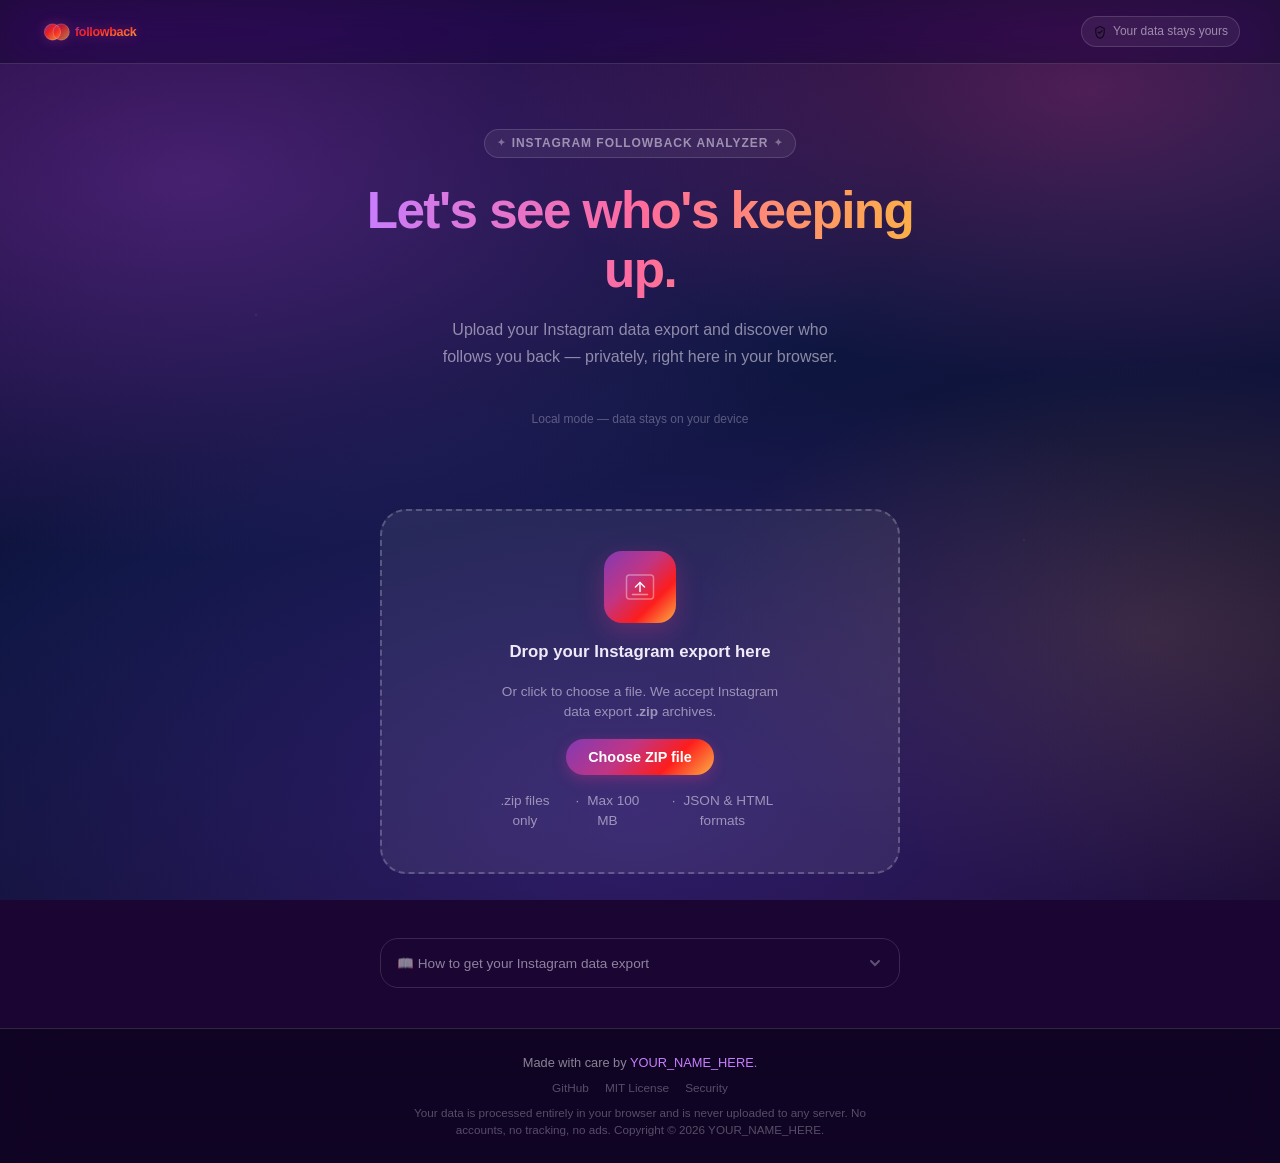
==== index.html @ 7076b39f "Initial commit" ====
<!DOCTYPE html>
<html lang="en">
<head>
  <meta charset="UTF-8" />
  <meta name="viewport" content="width=device-width, initial-scale=1.0" />
  <meta name="description" content="Followback — Upload your Instagram data export and discover who follows you back. Private, browser-only analysis." />
  <meta name="theme-color" content="#1a0533" />

  <!-- Open Graph -->
  <meta property="og:title"       content="Followback" />
  <meta property="og:description" content="Your circle, a little clearer. Analyze your Instagram followers vs following privately in the browser." />
  <meta property="og:type"        content="website" />

  <title>Followback — Your circle, a little clearer.</title>

  <!-- Favicon -->
  <link rel="icon" type="image/svg+xml" href="assets/favicon.svg" />

  <!-- Styles -->
  <link rel="stylesheet" href="css/styles.css" />
</head>
<body>

<!-- Atmospheric background -->
<div class="bg-atmosphere" aria-hidden="true"></div>

<!-- Screen-reader live region -->
<div id="sr-live" class="sr-live" aria-live="polite" aria-atomic="true"></div>

<!-- Toast notification -->
<div id="toast" class="toast" role="status" aria-live="polite"></div>

<div class="page-wrap">

  <!-- ═══════════════════════════════════════════════════════
       HEADER
  ═══════════════════════════════════════════════════════ -->
  <header class="site-header" role="banner">
    <a href="#" class="header-logo" aria-label="Followback — home">
      <img src="assets/logo.svg" alt="Followback" height="30" />
    </a>

    <div class="header-privacy" aria-label="Privacy notice">
      <img src="assets/icon-shield.svg" alt="" aria-hidden="true" />
      <span>Your data stays yours</span>
    </div>
  </header>

  <!-- ═══════════════════════════════════════════════════════
       MAIN
  ═══════════════════════════════════════════════════════ -->
  <main id="main-content">

    <!-- ── Hero ──────────────────────────────────────────── -->
    <section class="hero" aria-labelledby="hero-heading">
      <div class="hero-eyebrow" aria-hidden="true">
        <span>✦</span> Instagram Followback Analyzer <span>✦</span>
      </div>

      <h1 id="hero-heading">Let's see who's keeping up.</h1>

      <p class="hero-sub">
        Upload your Instagram data export and discover who follows you back —
        privately, right here in your browser.
      </p>

      <!-- Mode badge -->
      <p id="mode-badge" style="font-size:0.75rem;color:var(--c-text-faint);margin-bottom:var(--sp-md);"
         aria-live="polite">Local mode — data stays on your device</p>
    </section>

    <!-- ── Upload area ────────────────────────────────────── -->
    <div class="upload-zone-wrap">
      <div
        id="upload-zone"
        class="upload-zone"
        role="button"
        tabindex="0"
        aria-label="Upload your Instagram data export ZIP file. Click or press Enter to open the file picker, or drag and drop a file here."
        aria-describedby="upload-meta"
      >
        <div class="upload-icon-wrap" aria-hidden="true">
          <img src="assets/icon-upload.svg" alt="" width="36" height="36" />
        </div>

        <h2>Drop your Instagram export here</h2>
        <p>Or click to choose a file. We accept Instagram data export <strong>.zip</strong> archives.</p>

        <button class="upload-btn" aria-hidden="true" tabindex="-1">
          Choose ZIP file
        </button>

        <p id="upload-meta" class="upload-meta">
          <span>.zip files only</span>
          <span>Max 100 MB</span>
          <span>JSON &amp; HTML formats</span>
        </p>
      </div>

      <!-- Hidden file input -->
      <input
        type="file"
        id="file-input"
        accept=".zip,application/zip"
        aria-label="Upload Instagram ZIP export"
      />
    </div>

    <!-- ── Processing ─────────────────────────────────────── -->
    <section id="processing-section" aria-live="polite" aria-busy="true" aria-label="Processing">
      <div class="spinner-ring" aria-hidden="true"></div>
      <p id="processing-msg" class="processing-msg">Opening your archive…</p>
    </section>

    <!-- ── Error ──────────────────────────────────────────── -->
    <section id="error-section" aria-label="Error" aria-live="assertive">
      <div class="error-card">
        <div class="error-icon" aria-hidden="true">⚠️</div>
        <div class="error-text">
          <h3 id="error-heading">Something went wrong</h3>
          <p id="error-body"></p>
          <button id="error-reset" class="error-reset">Try again</button>
        </div>
      </div>
    </section>

    <!-- ── Instructions accordion ─────────────────────────── -->
    <div class="instructions-wrap">
      <button
        id="instructions-toggle"
        class="instructions-toggle"
        aria-expanded="false"
        aria-controls="instructions-body"
      >
        <span>📖 How to get your Instagram data export</span>
        <svg class="instr-chevron" viewBox="0 0 16 16" fill="none" stroke="currentColor" stroke-width="2" stroke-linecap="round" aria-hidden="true">
          <polyline points="4,6 8,10 12,6"/>
        </svg>
      </button>

      <div id="instructions-body" class="instructions-body" role="region" aria-label="How to get your Instagram data export">
        <ol class="instr-steps">
          <li>Open Instagram and tap your <strong>Profile</strong>. Tap the menu icon (☰) at the top right.</li>
          <li>Go to <strong>Accounts Center</strong> (sometimes under Settings &amp; Privacy).</li>
          <li>Select <strong>Your information and permissions</strong>, then <strong>Download your information</strong>.</li>
          <li>Choose your Instagram profile from the list.</li>
          <li>Tap <strong>Select types of information</strong>, then choose <strong>Followers and following</strong>.</li>
          <li>Choose <strong>JSON</strong> (preferred) or <strong>HTML</strong> as the file format, and set the date range to <em>All time</em>.</li>
          <li>Tap <strong>Create files</strong>. Instagram will notify you (usually within a few minutes to a few hours) when the export is ready.</li>
          <li>Download the export ZIP from the notification or from the same Download your information screen.</li>
          <li>Upload the downloaded <code>.zip</code> file here — do <em>not</em> extract it first.</li>
        </ol>
        <p class="instr-note">
          Instagram's interface labels and menu paths may vary by app version or platform.
          If you can't find the options, visit the
          <a href="https://help.instagram.com/181231772500920" target="_blank" rel="noopener noreferrer">official Instagram Help Center</a>
          for guidance.
        </p>
      </div>
    </div>

    <!-- ── Results ────────────────────────────────────────── -->
    <section id="results-section" aria-label="Analysis results">

      <!-- Summary statistics -->
      <div class="stats-grid" aria-label="Summary statistics">
        <div class="stat-card">
          <div id="stat-followers" class="stat-number" aria-label="Followers count">0</div>
          <div class="stat-label">Followers</div>
        </div>
        <div class="stat-card">
          <div id="stat-following" class="stat-number" aria-label="Following count">0</div>
          <div class="stat-label">Following</div>
        </div>
        <div class="stat-card">
          <div id="stat-mutuals" class="stat-number" aria-label="Mutual follows count">0</div>
          <div class="stat-label">Mutuals</div>
        </div>
        <div class="stat-card highlight">
          <div id="stat-not-back" class="stat-number" aria-label="Don't follow you back count">0</div>
          <div class="stat-label">Don't Follow You Back</div>
        </div>
        <div class="stat-card highlight">
          <div id="stat-not-followed" class="stat-number" aria-label="You don't follow back count">0</div>
          <div class="stat-label">You Don't Follow Back</div>
        </div>
      </div>

      <!-- Results panel -->
      <div class="results-panel">
        <div class="results-panel-header">
          <h2>Comparison Results</h2>
          <div class="search-wrap" role="search" aria-label="Filter results">
            <svg viewBox="0 0 16 16" fill="none" stroke="currentColor" stroke-width="1.5" aria-hidden="true">
              <circle cx="7" cy="7" r="4.5"/>
              <line x1="10.5" y1="10.5" x2="14" y2="14"/>
            </svg>
            <input
              type="search"
              id="search-input"
              placeholder="Filter accounts…"
              autocomplete="off"
              autocorrect="off"
              spellcheck="false"
              aria-label="Filter accounts in results"
            />
          </div>
        </div>

        <!-- Two-column layout -->
        <div class="results-columns">

          <!-- Left column: Don't Follow You Back (G − F) -->
          <div class="results-col" aria-labelledby="col-left-title-el">
            <div class="col-header">
              <div class="col-title" id="col-left-title-el">
                <span class="col-dot left" aria-hidden="true"></span>
                <span id="col-left-title">Don't Follow You Back</span>
                <span id="col-left-count" class="col-count" aria-live="polite">· 0</span>
              </div>
              <button id="btn-copy-left" class="col-copy-btn" aria-label="Copy usernames from 'Don't Follow You Back'">
                <svg viewBox="0 0 14 14" width="12" height="12" fill="none" stroke="currentColor" stroke-width="1.5" aria-hidden="true">
                  <rect x="4" y="4" width="8" height="8" rx="1.5"/>
                  <path d="M2 10V2h8"/>
                </svg>
                Copy
              </button>
            </div>
            <ul id="list-left" class="account-list" aria-label="Accounts that don't follow you back" aria-live="polite"></ul>
            <p id="no-results-left" class="no-results-msg" aria-live="polite"></p>
            <div id="pagin-left" class="col-pagination" role="navigation" aria-label="Pagination for Don't Follow You Back"></div>
          </div>

          <!-- Right column: You Don't Follow Back (F − G) -->
          <div class="results-col" aria-labelledby="col-right-title-el">
            <div class="col-header">
              <div class="col-title" id="col-right-title-el">
                <span class="col-dot right" aria-hidden="true"></span>
                <span id="col-right-title">You Don't Follow Back</span>
                <span id="col-right-count" class="col-count" aria-live="polite">· 0</span>
              </div>
              <button id="btn-copy-right" class="col-copy-btn" aria-label="Copy usernames from 'You Don't Follow Back'">
                <svg viewBox="0 0 14 14" width="12" height="12" fill="none" stroke="currentColor" stroke-width="1.5" aria-hidden="true">
                  <rect x="4" y="4" width="8" height="8" rx="1.5"/>
                  <path d="M2 10V2h8"/>
                </svg>
                Copy
              </button>
            </div>
            <ul id="list-right" class="account-list" aria-label="Accounts you don't follow back" aria-live="polite"></ul>
            <p id="no-results-right" class="no-results-msg" aria-live="polite"></p>
            <div id="pagin-right" class="col-pagination" role="navigation" aria-label="Pagination for You Don't Follow Back"></div>
          </div>

        </div><!-- .results-columns -->
      </div><!-- .results-panel -->

      <!-- Helpful note -->
      <p class="results-note">
        Some accounts may have changed their usernames, become private, or been deactivated or deleted since
        this data was exported. These results reflect the information in your uploaded archive and may not
        represent everyone's current account status.
      </p>

      <!-- Action bar -->
      <div class="actions-bar" role="group" aria-label="Result actions">
        <button id="btn-download" class="action-btn primary">
          <svg viewBox="0 0 16 16" fill="none" stroke="currentColor" stroke-width="1.7" stroke-linecap="round" stroke-linejoin="round" aria-hidden="true">
            <line x1="8" y1="2" x2="8" y2="11"/>
            <polyline points="5,8 8,11 11,8"/>
            <line x1="3" y1="14" x2="13" y2="14"/>
          </svg>
          Download CSV
        </button>

        <button id="btn-reset" class="action-btn">
          <svg viewBox="0 0 16 16" fill="none" stroke="currentColor" stroke-width="1.7" stroke-linecap="round" stroke-linejoin="round" aria-hidden="true">
            <path d="M2.5 8a5.5 5.5 0 1 1 1.2 3.4"/>
            <polyline points="1,5.5 2.5,8 5,6.5"/>
          </svg>
          Analyze Another ZIP
        </button>
      </div>

    </section><!-- #results-section -->

  </main>

  <!-- ═══════════════════════════════════════════════════════
       FOOTER
  ═══════════════════════════════════════════════════════ -->
  <footer class="site-footer" role="contentinfo">
    <p class="footer-made">
      Made with care by
      <a href="https://github.com/YOUR_USERNAME" target="_blank" rel="noopener noreferrer">YOUR_NAME_HERE</a>.
    </p>
    <nav class="footer-links" aria-label="Footer links">
      <a href="https://github.com/YOUR_USERNAME/followback" target="_blank" rel="noopener noreferrer">GitHub</a>
      <a href="https://github.com/YOUR_USERNAME/followback/blob/main/LICENSE" target="_blank" rel="noopener noreferrer">MIT License</a>
      <a href="https://github.com/YOUR_USERNAME/followback/blob/main/SECURITY.md" target="_blank" rel="noopener noreferrer">Security</a>
    </nav>
    <p class="footer-privacy">
      Your data is processed entirely in your browser and is never uploaded to any server.
      No accounts, no tracking, no ads. Copyright &copy; 2026 YOUR_NAME_HERE.
    </p>
  </footer>

</div><!-- .page-wrap -->

<!-- ── Vendored ZIP library (local, no CDN dependency) ──── -->
<script src="js/jszip.min.js"></script>
<!-- ── Application modules ─────────────────────────────── -->
<script src="js/parser.js"></script>
<script src="js/comparator.js"></script>
<script src="js/app.js"></script>

</body>
</html>
---- css/styles.css ----
/* ============================================================
   Followback — styles.css
   Design: Liquid Glass, Instagram-inspired gradient palette
   ============================================================ */

/* ── Reset & Base ─────────────────────────────────────────── */
*, *::before, *::after { box-sizing: border-box; margin: 0; padding: 0; }

:root {
  /* Gradient palette */
  --c-purple:  #833ab4;
  --c-violet:  #6a3de8;
  --c-magenta: #c13584;
  --c-pink:    #e1306c;
  --c-coral:   #fd1d1d;
  --c-orange:  #f77737;
  --c-warm:    #fcb045;

  /* Surfaces */
  --c-bg-start:   #1a0533;
  --c-bg-mid:     #0d1640;
  --c-bg-end:     #1a0c2e;
  --c-glass:      rgba(255,255,255,0.07);
  --c-glass-hi:   rgba(255,255,255,0.12);
  --c-glass-bdr:  rgba(255,255,255,0.14);
  --c-glass-bdr2: rgba(255,255,255,0.22);

  /* Text */
  --c-text:       #f0eaf8;
  --c-text-muted: rgba(240,234,248,0.55);
  --c-text-faint: rgba(240,234,248,0.32);

  /* Brand gradient (reusable) */
  --grad-brand: linear-gradient(135deg, var(--c-purple) 0%, var(--c-magenta) 40%, var(--c-coral) 70%, var(--c-warm) 100%);
  --grad-text:  linear-gradient(90deg, #c77dff 0%, #ff6b9d 50%, var(--c-warm) 100%);

  /* Spacing */
  --sp-xs:  4px;
  --sp-sm:  8px;
  --sp-md:  16px;
  --sp-lg:  24px;
  --sp-xl:  40px;
  --sp-2xl: 64px;

  /* Radius */
  --r-sm:  10px;
  --r-md:  18px;
  --r-lg:  26px;
  --r-xl:  40px;

  /* Transitions */
  --ease:    cubic-bezier(0.4, 0, 0.2, 1);
  --ease-out: cubic-bezier(0, 0, 0.2, 1);
  --t-fast:  180ms;
  --t-std:   280ms;
  --t-slow:  450ms;
}

html { scroll-behavior: smooth; }

body {
  font-family: -apple-system, BlinkMacSystemFont, "Segoe UI", "Helvetica Neue", Arial, sans-serif;
  background-color: var(--c-bg-start);
  color: var(--c-text);
  min-height: 100vh;
  overflow-x: hidden;
  line-height: 1.6;
  -webkit-font-smoothing: antialiased;
  -moz-osx-font-smoothing: grayscale;
}

/* ── Background atmosphere ────────────────────────────────── */
.bg-atmosphere {
  position: fixed;
  inset: 0;
  z-index: 0;
  pointer-events: none;
  overflow: hidden;
}

.bg-atmosphere::before {
  content: "";
  position: absolute;
  inset: 0;
  background:
    radial-gradient(ellipse 80% 60% at 15% 20%, rgba(131,58,180,0.45) 0%, transparent 70%),
    radial-gradient(ellipse 70% 50% at 85% 10%, rgba(193,53,132,0.35) 0%, transparent 65%),
    radial-gradient(ellipse 90% 70% at 50% 90%, rgba(109,58,232,0.3) 0%, transparent 70%),
    radial-gradient(ellipse 60% 50% at 90% 70%, rgba(252,176,69,0.15) 0%, transparent 60%),
    linear-gradient(160deg, #1a0533 0%, #0d1640 45%, #1a0c2e 100%);
}

.bg-atmosphere::after {
  content: "";
  position: absolute;
  inset: 0;
  background-image:
    radial-gradient(circle 2px at 20% 35%, rgba(255,255,255,0.08) 0%, transparent 100%),
    radial-gradient(circle 1px at 65% 20%, rgba(255,255,255,0.06) 0%, transparent 100%),
    radial-gradient(circle 1.5px at 80% 60%, rgba(252,176,69,0.12) 0%, transparent 100%),
    radial-gradient(circle 1px at 40% 80%, rgba(255,255,255,0.05) 0%, transparent 100%);
}

/* ── Page wrapper ─────────────────────────────────────────── */
.page-wrap {
  position: relative;
  z-index: 1;
  display: flex;
  flex-direction: column;
  min-height: 100vh;
}

/* ── Glass utility ────────────────────────────────────────── */
.glass {
  background: var(--c-glass);
  border: 1px solid var(--c-glass-bdr);
  backdrop-filter: blur(20px) saturate(180%);
  -webkit-backdrop-filter: blur(20px) saturate(180%);
}

/* Fallback for browsers without backdrop-filter */
@supports not (backdrop-filter: blur(1px)) {
  .glass { background: rgba(25, 15, 55, 0.88); }
}

/* ── Header ───────────────────────────────────────────────── */
.site-header {
  padding: var(--sp-md) var(--sp-xl);
  display: flex;
  align-items: center;
  justify-content: space-between;
  gap: var(--sp-md);
  border-bottom: 1px solid var(--c-glass-bdr);
  background: rgba(20,8,45,0.55);
  backdrop-filter: blur(24px) saturate(180%);
  -webkit-backdrop-filter: blur(24px) saturate(180%);
  position: sticky;
  top: 0;
  z-index: 100;
}

.header-logo {
  display: flex;
  align-items: center;
  gap: var(--sp-sm);
  text-decoration: none;
}

.header-logo img {
  height: 30px;
  width: auto;
  filter: drop-shadow(0 0 6px rgba(193,53,132,0.4));
}

.header-privacy {
  display: flex;
  align-items: center;
  gap: 6px;
  font-size: 12px;
  color: var(--c-text-muted);
  background: rgba(255,255,255,0.06);
  border: 1px solid var(--c-glass-bdr);
  padding: 5px 11px;
  border-radius: 999px;
  white-space: nowrap;
}

.header-privacy img {
  width: 14px;
  height: 14px;
  opacity: 0.75;
  flex-shrink: 0;
}

/* ── Main content ─────────────────────────────────────────── */
main {
  flex: 1;
  display: flex;
  flex-direction: column;
  align-items: center;
  padding: var(--sp-2xl) var(--sp-md) var(--sp-xl);
  gap: var(--sp-2xl);
}

/* ── Hero ─────────────────────────────────────────────────── */
.hero {
  text-align: center;
  max-width: 560px;
  width: 100%;
  animation: fadeUp var(--t-slow) var(--ease-out) both;
}

.hero-eyebrow {
  display: inline-flex;
  align-items: center;
  gap: 6px;
  font-size: 12px;
  font-weight: 600;
  letter-spacing: 0.08em;
  text-transform: uppercase;
  color: var(--c-text-muted);
  background: rgba(255,255,255,0.06);
  border: 1px solid var(--c-glass-bdr);
  padding: 4px 12px;
  border-radius: 999px;
  margin-bottom: var(--sp-lg);
}

.hero-eyebrow span { font-size: 10px; opacity: 0.7; }

.hero h1 {
  font-size: clamp(2rem, 5vw, 3.2rem);
  font-weight: 800;
  line-height: 1.15;
  letter-spacing: -0.03em;
  margin-bottom: var(--sp-md);
  background: var(--grad-text);
  -webkit-background-clip: text;
  -webkit-text-fill-color: transparent;
  background-clip: text;
}

.hero-sub {
  font-size: 1rem;
  color: var(--c-text-muted);
  max-width: 400px;
  margin: 0 auto var(--sp-xl);
  line-height: 1.7;
}

/* ── Upload zone ──────────────────────────────────────────── */
.upload-zone-wrap {
  width: 100%;
  max-width: 520px;
  animation: fadeUp var(--t-slow) var(--ease-out) 120ms both;
}

.upload-zone {
  position: relative;
  border-radius: var(--r-lg);
  border: 2px dashed var(--c-glass-bdr2);
  background: var(--c-glass);
  backdrop-filter: blur(20px) saturate(180%);
  -webkit-backdrop-filter: blur(20px) saturate(180%);
  padding: var(--sp-xl) var(--sp-lg);
  display: flex;
  flex-direction: column;
  align-items: center;
  gap: var(--sp-md);
  text-align: center;
  cursor: pointer;
  transition:
    border-color var(--t-std) var(--ease),
    background var(--t-std) var(--ease),
    transform var(--t-std) var(--ease);
  outline: none;
}

.upload-zone:hover,
.upload-zone:focus-visible {
  border-color: rgba(193,53,132,0.6);
  background: rgba(255,255,255,0.1);
  transform: translateY(-2px);
}

.upload-zone:focus-visible {
  box-shadow: 0 0 0 3px rgba(193,53,132,0.4);
}

.upload-zone.drag-over {
  border-color: #c13584;
  background: rgba(193,53,132,0.12);
  transform: scale(1.015);
  border-style: solid;
}

.upload-zone.file-selected {
  border-color: rgba(131,58,180,0.7);
  border-style: solid;
  background: rgba(131,58,180,0.1);
}

.upload-zone.processing {
  border-color: rgba(247,119,55,0.5);
  border-style: solid;
  cursor: wait;
  pointer-events: none;
}

.upload-zone.error-state {
  border-color: rgba(253,29,29,0.6);
  border-style: solid;
}

.upload-icon-wrap {
  width: 72px;
  height: 72px;
  border-radius: var(--r-md);
  background: var(--grad-brand);
  display: flex;
  align-items: center;
  justify-content: center;
  box-shadow: 0 8px 24px rgba(193,53,132,0.35);
  transition: transform var(--t-std) var(--ease), box-shadow var(--t-std) var(--ease);
}

.upload-zone:hover .upload-icon-wrap,
.upload-zone:focus-visible .upload-icon-wrap {
  transform: translateY(-4px) scale(1.05);
  box-shadow: 0 14px 32px rgba(193,53,132,0.45);
}

.upload-icon-wrap img {
  width: 36px;
  height: 36px;
  filter: brightness(0) invert(1);
  opacity: 0.95;
}

.upload-zone h2 {
  font-size: 1.05rem;
  font-weight: 700;
  color: var(--c-text);
}

.upload-zone p {
  font-size: 0.85rem;
  color: var(--c-text-muted);
  max-width: 300px;
  line-height: 1.5;
}

.upload-btn {
  display: inline-flex;
  align-items: center;
  gap: var(--sp-sm);
  padding: 10px 22px;
  border-radius: 999px;
  background: var(--grad-brand);
  color: #fff;
  font-size: 0.9rem;
  font-weight: 600;
  border: none;
  cursor: pointer;
  transition: opacity var(--t-fast) var(--ease), transform var(--t-fast) var(--ease);
  box-shadow: 0 4px 14px rgba(193,53,132,0.4);
}

.upload-btn:hover { opacity: 0.9; transform: translateY(-1px); }
.upload-btn:active { opacity: 0.85; transform: translateY(0); }

.upload-meta {
  display: flex;
  align-items: center;
  gap: var(--sp-sm);
  font-size: 0.78rem;
  color: var(--c-text-faint);
}

.upload-meta span::before { content: "·"; margin-right: var(--sp-sm); }
.upload-meta span:first-child::before { content: ""; margin-right: 0; }

#file-input { display: none; }

/* ── Instructions accordion ───────────────────────────────── */
.instructions-wrap {
  width: 100%;
  max-width: 520px;
  animation: fadeUp var(--t-slow) var(--ease-out) 200ms both;
}

.instructions-toggle {
  width: 100%;
  background: none;
  border: 1px solid var(--c-glass-bdr);
  border-radius: var(--r-md);
  padding: var(--sp-md);
  color: var(--c-text-muted);
  font-size: 0.85rem;
  font-weight: 500;
  cursor: pointer;
  display: flex;
  align-items: center;
  justify-content: space-between;
  gap: var(--sp-sm);
  transition: background var(--t-fast) var(--ease), color var(--t-fast) var(--ease);
}

.instructions-toggle:hover {
  background: rgba(255,255,255,0.06);
  color: var(--c-text);
}

.instructions-toggle:focus-visible {
  outline: 2px solid rgba(193,53,132,0.5);
  outline-offset: 2px;
}

.instr-chevron {
  width: 16px;
  height: 16px;
  transition: transform var(--t-std) var(--ease);
  flex-shrink: 0;
  opacity: 0.6;
}

.instructions-toggle[aria-expanded="true"] .instr-chevron { transform: rotate(180deg); }

.instructions-body {
  display: none;
  border: 1px solid var(--c-glass-bdr);
  border-top: none;
  border-radius: 0 0 var(--r-md) var(--r-md);
  background: rgba(255,255,255,0.04);
  padding: var(--sp-lg);
  backdrop-filter: blur(12px);
  -webkit-backdrop-filter: blur(12px);
}

.instructions-toggle[aria-expanded="true"] + .instructions-body {
  display: block;
  border-top-left-radius: 0;
  border-top-right-radius: 0;
}

.instructions-toggle[aria-expanded="true"] {
  border-radius: var(--r-md) var(--r-md) 0 0;
}

.instr-steps {
  list-style: none;
  counter-reset: instr-counter;
  display: flex;
  flex-direction: column;
  gap: var(--sp-sm);
}

.instr-steps li {
  counter-increment: instr-counter;
  display: flex;
  align-items: flex-start;
  gap: var(--sp-sm);
  font-size: 0.83rem;
  color: var(--c-text-muted);
  line-height: 1.5;
}

.instr-steps li::before {
  content: counter(instr-counter);
  min-width: 22px;
  height: 22px;
  border-radius: 50%;
  background: var(--grad-brand);
  color: #fff;
  font-size: 11px;
  font-weight: 700;
  display: flex;
  align-items: center;
  justify-content: center;
  flex-shrink: 0;
  margin-top: 1px;
}

.instr-note {
  margin-top: var(--sp-md);
  padding-top: var(--sp-md);
  border-top: 1px solid var(--c-glass-bdr);
  font-size: 0.78rem;
  color: var(--c-text-faint);
}

.instr-note a {
  color: #c77dff;
  text-decoration: none;
}
.instr-note a:hover { text-decoration: underline; }

/* ── Processing state ─────────────────────────────────────── */
#processing-section {
  display: none;
  flex-direction: column;
  align-items: center;
  gap: var(--sp-lg);
  text-align: center;
  width: 100%;
  max-width: 520px;
}

#processing-section.visible { display: flex; }

.spinner-ring {
  width: 56px;
  height: 56px;
  border-radius: 50%;
  border: 3px solid rgba(255,255,255,0.1);
  border-top-color: #c13584;
  border-right-color: #fd1d1d;
  animation: spin 0.9s linear infinite;
}

@keyframes spin { to { transform: rotate(360deg); } }

.processing-msg {
  font-size: 0.95rem;
  color: var(--c-text-muted);
  min-height: 1.5em;
  transition: opacity var(--t-fast) var(--ease);
}

/* ── Error banner ─────────────────────────────────────────── */
#error-section {
  display: none;
  width: 100%;
  max-width: 520px;
}

#error-section.visible { display: block; }

.error-card {
  border-radius: var(--r-md);
  border: 1px solid rgba(253,29,29,0.35);
  background: rgba(253,29,29,0.08);
  padding: var(--sp-md) var(--sp-lg);
  backdrop-filter: blur(12px);
  -webkit-backdrop-filter: blur(12px);
  display: flex;
  align-items: flex-start;
  gap: var(--sp-md);
}

.error-icon {
  font-size: 1.3rem;
  flex-shrink: 0;
  margin-top: 2px;
}

.error-text h3 {
  font-size: 0.9rem;
  font-weight: 700;
  color: #ff6b6b;
  margin-bottom: var(--sp-xs);
}

.error-text p {
  font-size: 0.83rem;
  color: var(--c-text-muted);
  line-height: 1.5;
}

.error-reset {
  margin-top: var(--sp-md);
  font-size: 0.82rem;
  background: none;
  border: 1px solid rgba(253,29,29,0.4);
  border-radius: 999px;
  padding: 5px 14px;
  color: #ff8080;
  cursor: pointer;
  transition: background var(--t-fast) var(--ease);
}

.error-reset:hover { background: rgba(253,29,29,0.12); }

/* ── Results section ──────────────────────────────────────── */
#results-section {
  display: none;
  flex-direction: column;
  align-items: center;
  gap: var(--sp-xl);
  width: 100%;
  max-width: 900px;
  animation: fadeUp var(--t-slow) var(--ease-out) both;
}

#results-section.visible { display: flex; }

/* ── Stats grid ───────────────────────────────────────────── */
.stats-grid {
  display: grid;
  grid-template-columns: repeat(auto-fit, minmax(130px, 1fr));
  gap: var(--sp-md);
  width: 100%;
}

.stat-card {
  border-radius: var(--r-md);
  border: 1px solid var(--c-glass-bdr);
  background: var(--c-glass);
  backdrop-filter: blur(16px) saturate(160%);
  -webkit-backdrop-filter: blur(16px) saturate(160%);
  padding: var(--sp-lg) var(--sp-md);
  text-align: center;
  transition: transform var(--t-std) var(--ease), background var(--t-std) var(--ease);
  position: relative;
  overflow: hidden;
}

.stat-card::before {
  content: "";
  position: absolute;
  top: 0;
  left: 0;
  right: 0;
  height: 2px;
  background: var(--grad-brand);
  opacity: 0.6;
}

.stat-card:hover {
  transform: translateY(-3px);
  background: var(--c-glass-hi);
}

.stat-card.highlight::before { opacity: 1; }

.stat-number {
  font-size: 2rem;
  font-weight: 800;
  letter-spacing: -0.03em;
  line-height: 1;
  margin-bottom: 6px;
  background: var(--grad-text);
  -webkit-background-clip: text;
  -webkit-text-fill-color: transparent;
  background-clip: text;
}

.stat-label {
  font-size: 0.74rem;
  color: var(--c-text-muted);
  font-weight: 500;
  letter-spacing: 0.02em;
  line-height: 1.3;
}

/* ── Results table container ──────────────────────────────── */
.results-panel {
  width: 100%;
  border-radius: var(--r-lg);
  border: 1px solid var(--c-glass-bdr);
  background: var(--c-glass);
  backdrop-filter: blur(20px) saturate(180%);
  -webkit-backdrop-filter: blur(20px) saturate(180%);
  overflow: hidden;
}

.results-panel-header {
  padding: var(--sp-lg) var(--sp-xl);
  border-bottom: 1px solid var(--c-glass-bdr);
  display: flex;
  align-items: center;
  justify-content: space-between;
  flex-wrap: wrap;
  gap: var(--sp-md);
}

.results-panel-header h2 {
  font-size: 1rem;
  font-weight: 700;
  color: var(--c-text);
}

/* ── Search ───────────────────────────────────────────────── */
.search-wrap {
  position: relative;
  flex: 1;
  max-width: 260px;
}

.search-wrap svg {
  position: absolute;
  left: 10px;
  top: 50%;
  transform: translateY(-50%);
  width: 14px;
  height: 14px;
  opacity: 0.4;
  pointer-events: none;
}

#search-input {
  width: 100%;
  background: rgba(255,255,255,0.06);
  border: 1px solid var(--c-glass-bdr);
  border-radius: 999px;
  padding: 7px 12px 7px 30px;
  color: var(--c-text);
  font-size: 0.83rem;
  outline: none;
  transition: border-color var(--t-fast) var(--ease), background var(--t-fast) var(--ease);
}

#search-input::placeholder { color: var(--c-text-faint); }

#search-input:focus {
  border-color: rgba(193,53,132,0.5);
  background: rgba(255,255,255,0.09);
}

/* ── Two-column table ─────────────────────────────────────── */
.results-columns {
  display: grid;
  grid-template-columns: 1fr 1fr;
  min-height: 200px;
}

.results-col {
  padding: var(--sp-lg) 0;
}

.results-col:first-child {
  border-right: 1px solid var(--c-glass-bdr);
}

.col-header {
  padding: 0 var(--sp-xl) var(--sp-md);
  text-align: center;
}

.col-title {
  font-size: 0.8rem;
  font-weight: 700;
  letter-spacing: 0.05em;
  text-transform: uppercase;
  color: var(--c-text-muted);
  display: flex;
  align-items: center;
  justify-content: center;
  gap: 8px;
  flex-wrap: wrap;
}

.col-dot {
  width: 8px;
  height: 8px;
  border-radius: 50%;
  display: inline-block;
  flex-shrink: 0;
}

.col-dot.left  { background: linear-gradient(135deg, #c13584, #fd1d1d); }
.col-dot.right { background: linear-gradient(135deg, #833ab4, #6a3de8); }

.col-count {
  font-size: 0.75rem;
  color: var(--c-text-faint);
  font-weight: 500;
  font-variant-numeric: tabular-nums;
}

.col-copy-btn {
  margin-top: var(--sp-sm);
  display: inline-flex;
  align-items: center;
  gap: 5px;
  font-size: 0.74rem;
  color: var(--c-text-faint);
  background: none;
  border: 1px solid var(--c-glass-bdr);
  border-radius: 999px;
  padding: 4px 10px;
  cursor: pointer;
  transition: background var(--t-fast) var(--ease), color var(--t-fast) var(--ease);
}

.col-copy-btn:hover { background: rgba(255,255,255,0.08); color: var(--c-text-muted); }

/* Account list */
.account-list {
  list-style: none;
  max-height: 480px;
  overflow-y: auto;
  scrollbar-width: thin;
  scrollbar-color: rgba(255,255,255,0.1) transparent;
}

.account-list::-webkit-scrollbar { width: 4px; }
.account-list::-webkit-scrollbar-thumb { background: rgba(255,255,255,0.1); border-radius: 4px; }

.account-item {
  padding: 8px var(--sp-xl);
  text-align: center;
  font-size: 0.875rem;
  color: var(--c-text);
  transition: background var(--t-fast) var(--ease);
  border-bottom: 1px solid transparent;
}

.account-item:last-child { border-bottom: none; }

.account-item:hover { background: rgba(255,255,255,0.04); }
.account-item.hidden { display: none; }

.account-item a {
  color: inherit;
  text-decoration: none;
  display: inline-block;
  max-width: 100%;
  overflow: hidden;
  text-overflow: ellipsis;
  white-space: nowrap;
  padding: 0 2px;
  border-radius: 3px;
  transition: color var(--t-fast) var(--ease);
}

.account-item a::before { content: "@"; opacity: 0.45; font-size: 0.78em; }

.account-item a:hover { color: #c77dff; text-decoration: underline; }

.account-item a:focus-visible {
  outline: 2px solid rgba(193,53,132,0.5);
  outline-offset: 2px;
}

.account-empty {
  padding: var(--sp-xl) var(--sp-lg);
  text-align: center;
  color: var(--c-text-faint);
  font-size: 0.83rem;
  font-style: italic;
}

.no-results-msg {
  padding: var(--sp-md) var(--sp-xl);
  text-align: center;
  font-size: 0.8rem;
  color: var(--c-text-faint);
  font-style: italic;
  display: none;
}

.no-results-msg.visible { display: block; }

/* Pagination */
.col-pagination {
  padding: var(--sp-sm) var(--sp-xl);
  text-align: center;
  display: flex;
  align-items: center;
  justify-content: center;
  gap: var(--sp-sm);
  flex-wrap: wrap;
}

.page-btn {
  background: rgba(255,255,255,0.06);
  border: 1px solid var(--c-glass-bdr);
  border-radius: 999px;
  padding: 4px 10px;
  color: var(--c-text-muted);
  font-size: 0.75rem;
  cursor: pointer;
  transition: background var(--t-fast) var(--ease);
}

.page-btn:hover { background: rgba(255,255,255,0.1); }
.page-btn.active { background: var(--grad-brand); color: #fff; border-color: transparent; }

/* ── Helpful note ─────────────────────────────────────────── */
.results-note {
  width: 100%;
  border-radius: var(--r-md);
  border: 1px solid var(--c-glass-bdr);
  background: rgba(255,255,255,0.04);
  padding: var(--sp-md) var(--sp-lg);
  font-size: 0.8rem;
  color: var(--c-text-muted);
  line-height: 1.6;
  backdrop-filter: blur(10px);
  -webkit-backdrop-filter: blur(10px);
  display: flex;
  align-items: flex-start;
  gap: var(--sp-sm);
}

.results-note::before {
  content: "ℹ";
  font-style: normal;
  opacity: 0.5;
  flex-shrink: 0;
  margin-top: 1px;
}

/* ── Action bar ───────────────────────────────────────────── */
.actions-bar {
  display: flex;
  flex-wrap: wrap;
  gap: var(--sp-sm);
  justify-content: center;
  width: 100%;
}

.action-btn {
  display: inline-flex;
  align-items: center;
  gap: 7px;
  padding: 10px 20px;
  border-radius: 999px;
  font-size: 0.875rem;
  font-weight: 600;
  cursor: pointer;
  border: 1px solid var(--c-glass-bdr2);
  background: rgba(255,255,255,0.07);
  color: var(--c-text);
  transition:
    background var(--t-fast) var(--ease),
    transform var(--t-fast) var(--ease),
    box-shadow var(--t-fast) var(--ease);
  backdrop-filter: blur(10px);
  -webkit-backdrop-filter: blur(10px);
}

.action-btn:hover {
  background: rgba(255,255,255,0.12);
  transform: translateY(-1px);
  box-shadow: 0 4px 12px rgba(0,0,0,0.2);
}

.action-btn:active { transform: translateY(0); }

.action-btn.primary {
  background: var(--grad-brand);
  border-color: transparent;
  color: #fff;
  box-shadow: 0 4px 14px rgba(193,53,132,0.4);
}

.action-btn.primary:hover {
  opacity: 0.9;
  box-shadow: 0 6px 18px rgba(193,53,132,0.5);
}

.action-btn svg {
  width: 16px;
  height: 16px;
  flex-shrink: 0;
}

/* ── Toast ────────────────────────────────────────────────── */
.toast {
  position: fixed;
  bottom: var(--sp-xl);
  left: 50%;
  transform: translateX(-50%) translateY(8px);
  background: rgba(25,12,50,0.92);
  border: 1px solid var(--c-glass-bdr2);
  border-radius: 999px;
  padding: 10px 22px;
  font-size: 0.875rem;
  color: var(--c-text);
  backdrop-filter: blur(20px);
  -webkit-backdrop-filter: blur(20px);
  z-index: 200;
  opacity: 0;
  transition: opacity var(--t-std) var(--ease), transform var(--t-std) var(--ease);
  pointer-events: none;
  white-space: nowrap;
}

.toast.show {
  opacity: 1;
  transform: translateX(-50%) translateY(0);
}

/* ── Footer ───────────────────────────────────────────────── */
.site-footer {
  border-top: 1px solid var(--c-glass-bdr);
  background: rgba(10,5,25,0.55);
  backdrop-filter: blur(24px);
  -webkit-backdrop-filter: blur(24px);
  padding: var(--sp-lg) var(--sp-xl);
  text-align: center;
  display: flex;
  flex-direction: column;
  gap: 6px;
}

.footer-made {
  font-size: 0.8rem;
  color: var(--c-text-muted);
}

.footer-made a {
  color: #c77dff;
  text-decoration: none;
}

.footer-made a:hover { text-decoration: underline; }

.footer-links {
  display: flex;
  flex-wrap: wrap;
  justify-content: center;
  gap: var(--sp-md);
  font-size: 0.74rem;
  color: var(--c-text-faint);
}

.footer-links a {
  color: inherit;
  text-decoration: none;
  transition: color var(--t-fast) var(--ease);
}

.footer-links a:hover { color: var(--c-text-muted); }

.footer-privacy {
  font-size: 0.73rem;
  color: var(--c-text-faint);
  max-width: 480px;
  margin: 0 auto;
  line-height: 1.5;
}

/* ── Live region (a11y) ───────────────────────────────────── */
.sr-live { 
  position: absolute; 
  width: 1px; height: 1px; 
  padding: 0; margin: -1px; 
  overflow: hidden; 
  clip: rect(0,0,0,0); 
  white-space: nowrap; 
  border: 0; 
}

/* ── Animations ───────────────────────────────────────────── */
@keyframes fadeUp {
  from { opacity: 0; transform: translateY(22px); }
  to   { opacity: 1; transform: translateY(0); }
}

@keyframes countUp {
  from { opacity: 0; transform: scale(0.8); }
  to   { opacity: 1; transform: scale(1); }
}

.stat-number { animation: countUp var(--t-std) var(--ease-out) both; }

/* ── Reduced motion ───────────────────────────────────────── */
@media (prefers-reduced-motion: reduce) {
  *, *::before, *::after {
    animation-duration: 1ms !important;
    transition-duration: 1ms !important;
  }
  .spinner-ring { animation-duration: 2s !important; }
}

/* ── Mobile responsive ────────────────────────────────────── */
@media (max-width: 640px) {
  .site-header {
    padding: var(--sp-sm) var(--sp-md);
    gap: var(--sp-sm);
  }

  main {
    padding: var(--sp-xl) var(--sp-sm) var(--sp-xl);
    gap: var(--sp-xl);
  }

  .results-columns {
    grid-template-columns: 1fr;
  }

  .results-col:first-child {
    border-right: none;
    border-bottom: 1px solid var(--c-glass-bdr);
  }

  .results-panel-header {
    padding: var(--sp-md);
    flex-direction: column;
    align-items: flex-start;
  }

  .search-wrap { max-width: 100%; width: 100%; }

  .stats-grid { grid-template-columns: repeat(2, 1fr); }

  .actions-bar { flex-direction: column; align-items: center; }

  .upload-zone { padding: var(--sp-xl) var(--sp-md); }

  .account-item { padding: 8px var(--sp-md); }
  .col-header   { padding: 0 var(--sp-md) var(--sp-md); }
  .col-pagination { padding: var(--sp-sm) var(--sp-md); }

  .site-footer {
    padding: var(--sp-md);
  }
}

@media (max-width: 380px) {
  .stats-grid { grid-template-columns: 1fr; }
  .hero h1 { font-size: 1.75rem; }
  .header-privacy { display: none; }
}
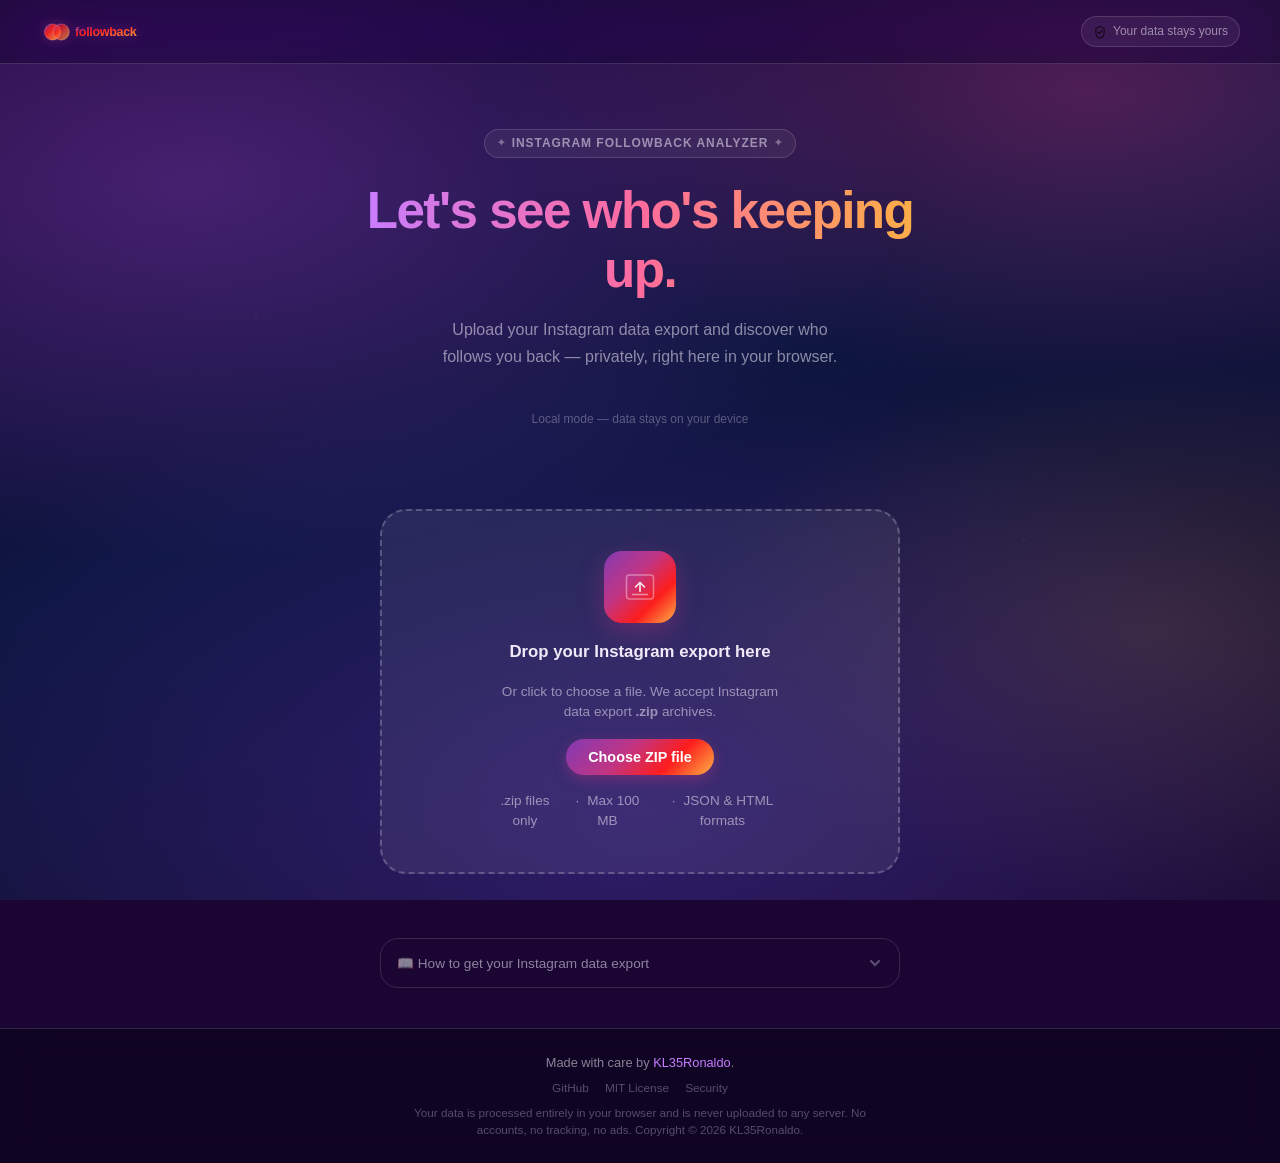
==== commit b4e51800: "Another commit" ====
--- a/index.html
+++ b/index.html
@@ -1,15 +1,18 @@
 <!DOCTYPE html>
 <html lang="en">
+
 <head>
   <meta charset="UTF-8" />
   <meta name="viewport" content="width=device-width, initial-scale=1.0" />
-  <meta name="description" content="Followback — Upload your Instagram data export and discover who follows you back. Private, browser-only analysis." />
+  <meta name="description"
+    content="Followback — Upload your Instagram data export and discover who follows you back. Private, browser-only analysis." />
   <meta name="theme-color" content="#1a0533" />
 
   <!-- Open Graph -->
-  <meta property="og:title"       content="Followback" />
-  <meta property="og:description" content="Your circle, a little clearer. Analyze your Instagram followers vs following privately in the browser." />
-  <meta property="og:type"        content="website" />
+  <meta property="og:title" content="Followback" />
+  <meta property="og:description"
+    content="Your circle, a little clearer. Analyze your Instagram followers vs following privately in the browser." />
+  <meta property="og:type" content="website" />
 
   <title>Followback — Your circle, a little clearer.</title>
 
@@ -19,300 +22,300 @@
   <!-- Styles -->
   <link rel="stylesheet" href="css/styles.css" />
 </head>
+
 <body>
 
-<!-- Atmospheric background -->
-<div class="bg-atmosphere" aria-hidden="true"></div>
-
-<!-- Screen-reader live region -->
-<div id="sr-live" class="sr-live" aria-live="polite" aria-atomic="true"></div>
-
-<!-- Toast notification -->
-<div id="toast" class="toast" role="status" aria-live="polite"></div>
-
-<div class="page-wrap">
-
-  <!-- ═══════════════════════════════════════════════════════
+  <!-- Atmospheric background -->
+  <div class="bg-atmosphere" aria-hidden="true"></div>
+
+  <!-- Screen-reader live region -->
+  <div id="sr-live" class="sr-live" aria-live="polite" aria-atomic="true"></div>
+
+  <!-- Toast notification -->
+  <div id="toast" class="toast" role="status" aria-live="polite"></div>
+
+  <div class="page-wrap">
+
+    <!-- ═══════════════════════════════════════════════════════
        HEADER
   ═══════════════════════════════════════════════════════ -->
-  <header class="site-header" role="banner">
-    <a href="#" class="header-logo" aria-label="Followback — home">
-      <img src="assets/logo.svg" alt="Followback" height="30" />
-    </a>
-
-    <div class="header-privacy" aria-label="Privacy notice">
-      <img src="assets/icon-shield.svg" alt="" aria-hidden="true" />
-      <span>Your data stays yours</span>
-    </div>
-  </header>
-
-  <!-- ═══════════════════════════════════════════════════════
+    <header class="site-header" role="banner">
+      <a href="#" class="header-logo" aria-label="Followback — home">
+        <img src="assets/logo.svg" alt="Followback" height="30" />
+      </a>
+
+      <div class="header-privacy" aria-label="Privacy notice">
+        <img src="assets/icon-shield.svg" alt="" aria-hidden="true" />
+        <span>Your data stays yours</span>
+      </div>
+    </header>
+
+    <!-- ═══════════════════════════════════════════════════════
        MAIN
   ═══════════════════════════════════════════════════════ -->
-  <main id="main-content">
-
-    <!-- ── Hero ──────────────────────────────────────────── -->
-    <section class="hero" aria-labelledby="hero-heading">
-      <div class="hero-eyebrow" aria-hidden="true">
-        <span>✦</span> Instagram Followback Analyzer <span>✦</span>
+    <main id="main-content">
+
+      <!-- ── Hero ──────────────────────────────────────────── -->
+      <section class="hero" aria-labelledby="hero-heading">
+        <div class="hero-eyebrow" aria-hidden="true">
+          <span>✦</span> Instagram Followback Analyzer <span>✦</span>
+        </div>
+
+        <h1 id="hero-heading">Let's see who's keeping up.</h1>
+
+        <p class="hero-sub">
+          Upload your Instagram data export and discover who follows you back —
+          privately, right here in your browser.
+        </p>
+
+        <!-- Mode badge -->
+        <p id="mode-badge" style="font-size:0.75rem;color:var(--c-text-faint);margin-bottom:var(--sp-md);"
+          aria-live="polite">Local mode — data stays on your device</p>
+      </section>
+
+      <!-- ── Upload area ────────────────────────────────────── -->
+      <div class="upload-zone-wrap">
+        <div id="upload-zone" class="upload-zone" role="button" tabindex="0"
+          aria-label="Upload your Instagram data export ZIP file. Click or press Enter to open the file picker, or drag and drop a file here."
+          aria-describedby="upload-meta">
+          <div class="upload-icon-wrap" aria-hidden="true">
+            <img src="assets/icon-upload.svg" alt="" width="36" height="36" />
+          </div>
+
+          <h2>Drop your Instagram export here</h2>
+          <p>Or click to choose a file. We accept Instagram data export <strong>.zip</strong> archives.</p>
+
+          <button class="upload-btn" aria-hidden="true" tabindex="-1">
+            Choose ZIP file
+          </button>
+
+          <p id="upload-meta" class="upload-meta">
+            <span>.zip files only</span>
+            <span>Max 100 MB</span>
+            <span>JSON &amp; HTML formats</span>
+          </p>
+        </div>
+
+        <!-- Hidden file input -->
+        <input type="file" id="file-input" accept=".zip,application/zip" aria-label="Upload Instagram ZIP export" />
       </div>
 
-      <h1 id="hero-heading">Let's see who's keeping up.</h1>
-
-      <p class="hero-sub">
-        Upload your Instagram data export and discover who follows you back —
-        privately, right here in your browser.
-      </p>
-
-      <!-- Mode badge -->
-      <p id="mode-badge" style="font-size:0.75rem;color:var(--c-text-faint);margin-bottom:var(--sp-md);"
-         aria-live="polite">Local mode — data stays on your device</p>
-    </section>
-
-    <!-- ── Upload area ────────────────────────────────────── -->
-    <div class="upload-zone-wrap">
-      <div
-        id="upload-zone"
-        class="upload-zone"
-        role="button"
-        tabindex="0"
-        aria-label="Upload your Instagram data export ZIP file. Click or press Enter to open the file picker, or drag and drop a file here."
-        aria-describedby="upload-meta"
-      >
-        <div class="upload-icon-wrap" aria-hidden="true">
-          <img src="assets/icon-upload.svg" alt="" width="36" height="36" />
-        </div>
-
-        <h2>Drop your Instagram export here</h2>
-        <p>Or click to choose a file. We accept Instagram data export <strong>.zip</strong> archives.</p>
-
-        <button class="upload-btn" aria-hidden="true" tabindex="-1">
-          Choose ZIP file
+      <!-- ── Processing ─────────────────────────────────────── -->
+      <section id="processing-section" aria-live="polite" aria-busy="true" aria-label="Processing">
+        <div class="spinner-ring" aria-hidden="true"></div>
+        <p id="processing-msg" class="processing-msg">Opening your archive…</p>
+      </section>
+
+      <!-- ── Error ──────────────────────────────────────────── -->
+      <section id="error-section" aria-label="Error" aria-live="assertive">
+        <div class="error-card">
+          <div class="error-icon" aria-hidden="true">⚠️</div>
+          <div class="error-text">
+            <h3 id="error-heading">Something went wrong</h3>
+            <p id="error-body"></p>
+            <button id="error-reset" class="error-reset">Try again</button>
+          </div>
+        </div>
+      </section>
+
+      <!-- ── Instructions accordion ─────────────────────────── -->
+      <div class="instructions-wrap">
+        <button id="instructions-toggle" class="instructions-toggle" aria-expanded="false"
+          aria-controls="instructions-body">
+          <span>📖 How to get your Instagram data export</span>
+          <svg class="instr-chevron" viewBox="0 0 16 16" fill="none" stroke="currentColor" stroke-width="2"
+            stroke-linecap="round" aria-hidden="true">
+            <polyline points="4,6 8,10 12,6" />
+          </svg>
         </button>
 
-        <p id="upload-meta" class="upload-meta">
-          <span>.zip files only</span>
-          <span>Max 100 MB</span>
-          <span>JSON &amp; HTML formats</span>
+        <div id="instructions-body" class="instructions-body" role="region"
+          aria-label="How to get your Instagram data export">
+          <ol class="instr-steps">
+            <li>Open Instagram and tap your <strong>Profile</strong>. Tap the menu icon (☰) at the top right.</li>
+            <li>Go to <strong>Accounts Center</strong> (sometimes under Settings &amp; Privacy).</li>
+            <li>Select <strong>Your information and permissions</strong>, then <strong>Download your
+                information</strong>.</li>
+            <li>Choose your Instagram profile from the list.</li>
+            <li>Tap <strong>Select types of information</strong>, then choose <strong>Followers and following</strong>.
+            </li>
+            <li>Choose <strong>JSON</strong> (preferred) or <strong>HTML</strong> as the file format, and set the date
+              range to <em>All time</em>.</li>
+            <li>Tap <strong>Create files</strong>. Instagram will notify you (usually within a few minutes to a few
+              hours) when the export is ready.</li>
+            <li>Download the export ZIP from the notification or from the same Download your information screen.</li>
+            <li>Upload the downloaded <code>.zip</code> file here — do <em>not</em> extract it first.</li>
+          </ol>
+          <p class="instr-note">
+            Instagram's interface labels and menu paths may vary by app version or platform.
+            If you can't find the options, visit the
+            <a href="https://help.instagram.com/181231772500920" target="_blank" rel="noopener noreferrer">official
+              Instagram Help Center</a>
+            for guidance.
+          </p>
+        </div>
+      </div>
+
+      <!-- ── Results ────────────────────────────────────────── -->
+      <section id="results-section" aria-label="Analysis results">
+
+        <!-- Summary statistics -->
+        <div class="stats-grid" aria-label="Summary statistics">
+          <div class="stat-card">
+            <div id="stat-followers" class="stat-number" aria-label="Followers count">0</div>
+            <div class="stat-label">Followers</div>
+          </div>
+          <div class="stat-card">
+            <div id="stat-following" class="stat-number" aria-label="Following count">0</div>
+            <div class="stat-label">Following</div>
+          </div>
+          <div class="stat-card">
+            <div id="stat-mutuals" class="stat-number" aria-label="Mutual follows count">0</div>
+            <div class="stat-label">Mutuals</div>
+          </div>
+          <div class="stat-card highlight">
+            <div id="stat-not-back" class="stat-number" aria-label="Don't follow you back count">0</div>
+            <div class="stat-label">Don't Follow You Back</div>
+          </div>
+          <div class="stat-card highlight">
+            <div id="stat-not-followed" class="stat-number" aria-label="You don't follow back count">0</div>
+            <div class="stat-label">You Don't Follow Back</div>
+          </div>
+        </div>
+
+        <!-- Results panel -->
+        <div class="results-panel">
+          <div class="results-panel-header">
+            <h2>Comparison Results</h2>
+            <div class="search-wrap" role="search" aria-label="Filter results">
+              <svg viewBox="0 0 16 16" fill="none" stroke="currentColor" stroke-width="1.5" aria-hidden="true">
+                <circle cx="7" cy="7" r="4.5" />
+                <line x1="10.5" y1="10.5" x2="14" y2="14" />
+              </svg>
+              <input type="search" id="search-input" placeholder="Filter accounts…" autocomplete="off" autocorrect="off"
+                spellcheck="false" aria-label="Filter accounts in results" />
+            </div>
+          </div>
+
+          <!-- Two-column layout -->
+          <div class="results-columns">
+
+            <!-- Left column: Don't Follow You Back (G − F) -->
+            <div class="results-col" aria-labelledby="col-left-title-el">
+              <div class="col-header">
+                <div class="col-title" id="col-left-title-el">
+                  <span class="col-dot left" aria-hidden="true"></span>
+                  <span id="col-left-title">Don't Follow You Back</span>
+                  <span id="col-left-count" class="col-count" aria-live="polite">· 0</span>
+                </div>
+                <button id="btn-copy-left" class="col-copy-btn"
+                  aria-label="Copy usernames from 'Don't Follow You Back'">
+                  <svg viewBox="0 0 14 14" width="12" height="12" fill="none" stroke="currentColor" stroke-width="1.5"
+                    aria-hidden="true">
+                    <rect x="4" y="4" width="8" height="8" rx="1.5" />
+                    <path d="M2 10V2h8" />
+                  </svg>
+                  Copy
+                </button>
+              </div>
+              <ul id="list-left" class="account-list" aria-label="Accounts that don't follow you back"
+                aria-live="polite"></ul>
+              <p id="no-results-left" class="no-results-msg" aria-live="polite"></p>
+              <div id="pagin-left" class="col-pagination" role="navigation"
+                aria-label="Pagination for Don't Follow You Back"></div>
+            </div>
+
+            <!-- Right column: You Don't Follow Back (F − G) -->
+            <div class="results-col" aria-labelledby="col-right-title-el">
+              <div class="col-header">
+                <div class="col-title" id="col-right-title-el">
+                  <span class="col-dot right" aria-hidden="true"></span>
+                  <span id="col-right-title">You Don't Follow Back</span>
+                  <span id="col-right-count" class="col-count" aria-live="polite">· 0</span>
+                </div>
+                <button id="btn-copy-right" class="col-copy-btn"
+                  aria-label="Copy usernames from 'You Don't Follow Back'">
+                  <svg viewBox="0 0 14 14" width="12" height="12" fill="none" stroke="currentColor" stroke-width="1.5"
+                    aria-hidden="true">
+                    <rect x="4" y="4" width="8" height="8" rx="1.5" />
+                    <path d="M2 10V2h8" />
+                  </svg>
+                  Copy
+                </button>
+              </div>
+              <ul id="list-right" class="account-list" aria-label="Accounts you don't follow back" aria-live="polite">
+              </ul>
+              <p id="no-results-right" class="no-results-msg" aria-live="polite"></p>
+              <div id="pagin-right" class="col-pagination" role="navigation"
+                aria-label="Pagination for You Don't Follow Back"></div>
+            </div>
+
+          </div><!-- .results-columns -->
+        </div><!-- .results-panel -->
+
+        <!-- Helpful note -->
+        <p class="results-note">
+          Some accounts may have changed their usernames, become private, or been deactivated or deleted since
+          this data was exported. These results reflect the information in your uploaded archive and may not
+          represent everyone's current account status.
         </p>
-      </div>
-
-      <!-- Hidden file input -->
-      <input
-        type="file"
-        id="file-input"
-        accept=".zip,application/zip"
-        aria-label="Upload Instagram ZIP export"
-      />
-    </div>
-
-    <!-- ── Processing ─────────────────────────────────────── -->
-    <section id="processing-section" aria-live="polite" aria-busy="true" aria-label="Processing">
-      <div class="spinner-ring" aria-hidden="true"></div>
-      <p id="processing-msg" class="processing-msg">Opening your archive…</p>
-    </section>
-
-    <!-- ── Error ──────────────────────────────────────────── -->
-    <section id="error-section" aria-label="Error" aria-live="assertive">
-      <div class="error-card">
-        <div class="error-icon" aria-hidden="true">⚠️</div>
-        <div class="error-text">
-          <h3 id="error-heading">Something went wrong</h3>
-          <p id="error-body"></p>
-          <button id="error-reset" class="error-reset">Try again</button>
-        </div>
-      </div>
-    </section>
-
-    <!-- ── Instructions accordion ─────────────────────────── -->
-    <div class="instructions-wrap">
-      <button
-        id="instructions-toggle"
-        class="instructions-toggle"
-        aria-expanded="false"
-        aria-controls="instructions-body"
-      >
-        <span>📖 How to get your Instagram data export</span>
-        <svg class="instr-chevron" viewBox="0 0 16 16" fill="none" stroke="currentColor" stroke-width="2" stroke-linecap="round" aria-hidden="true">
-          <polyline points="4,6 8,10 12,6"/>
-        </svg>
-      </button>
-
-      <div id="instructions-body" class="instructions-body" role="region" aria-label="How to get your Instagram data export">
-        <ol class="instr-steps">
-          <li>Open Instagram and tap your <strong>Profile</strong>. Tap the menu icon (☰) at the top right.</li>
-          <li>Go to <strong>Accounts Center</strong> (sometimes under Settings &amp; Privacy).</li>
-          <li>Select <strong>Your information and permissions</strong>, then <strong>Download your information</strong>.</li>
-          <li>Choose your Instagram profile from the list.</li>
-          <li>Tap <strong>Select types of information</strong>, then choose <strong>Followers and following</strong>.</li>
-          <li>Choose <strong>JSON</strong> (preferred) or <strong>HTML</strong> as the file format, and set the date range to <em>All time</em>.</li>
-          <li>Tap <strong>Create files</strong>. Instagram will notify you (usually within a few minutes to a few hours) when the export is ready.</li>
-          <li>Download the export ZIP from the notification or from the same Download your information screen.</li>
-          <li>Upload the downloaded <code>.zip</code> file here — do <em>not</em> extract it first.</li>
-        </ol>
-        <p class="instr-note">
-          Instagram's interface labels and menu paths may vary by app version or platform.
-          If you can't find the options, visit the
-          <a href="https://help.instagram.com/181231772500920" target="_blank" rel="noopener noreferrer">official Instagram Help Center</a>
-          for guidance.
-        </p>
-      </div>
-    </div>
-
-    <!-- ── Results ────────────────────────────────────────── -->
-    <section id="results-section" aria-label="Analysis results">
-
-      <!-- Summary statistics -->
-      <div class="stats-grid" aria-label="Summary statistics">
-        <div class="stat-card">
-          <div id="stat-followers" class="stat-number" aria-label="Followers count">0</div>
-          <div class="stat-label">Followers</div>
-        </div>
-        <div class="stat-card">
-          <div id="stat-following" class="stat-number" aria-label="Following count">0</div>
-          <div class="stat-label">Following</div>
-        </div>
-        <div class="stat-card">
-          <div id="stat-mutuals" class="stat-number" aria-label="Mutual follows count">0</div>
-          <div class="stat-label">Mutuals</div>
-        </div>
-        <div class="stat-card highlight">
-          <div id="stat-not-back" class="stat-number" aria-label="Don't follow you back count">0</div>
-          <div class="stat-label">Don't Follow You Back</div>
-        </div>
-        <div class="stat-card highlight">
-          <div id="stat-not-followed" class="stat-number" aria-label="You don't follow back count">0</div>
-          <div class="stat-label">You Don't Follow Back</div>
-        </div>
-      </div>
-
-      <!-- Results panel -->
-      <div class="results-panel">
-        <div class="results-panel-header">
-          <h2>Comparison Results</h2>
-          <div class="search-wrap" role="search" aria-label="Filter results">
-            <svg viewBox="0 0 16 16" fill="none" stroke="currentColor" stroke-width="1.5" aria-hidden="true">
-              <circle cx="7" cy="7" r="4.5"/>
-              <line x1="10.5" y1="10.5" x2="14" y2="14"/>
+
+        <!-- Action bar -->
+        <div class="actions-bar" role="group" aria-label="Result actions">
+          <button id="btn-download" class="action-btn primary">
+            <svg viewBox="0 0 16 16" fill="none" stroke="currentColor" stroke-width="1.7" stroke-linecap="round"
+              stroke-linejoin="round" aria-hidden="true">
+              <line x1="8" y1="2" x2="8" y2="11" />
+              <polyline points="5,8 8,11 11,8" />
+              <line x1="3" y1="14" x2="13" y2="14" />
             </svg>
-            <input
-              type="search"
-              id="search-input"
-              placeholder="Filter accounts…"
-              autocomplete="off"
-              autocorrect="off"
-              spellcheck="false"
-              aria-label="Filter accounts in results"
-            />
-          </div>
-        </div>
-
-        <!-- Two-column layout -->
-        <div class="results-columns">
-
-          <!-- Left column: Don't Follow You Back (G − F) -->
-          <div class="results-col" aria-labelledby="col-left-title-el">
-            <div class="col-header">
-              <div class="col-title" id="col-left-title-el">
-                <span class="col-dot left" aria-hidden="true"></span>
-                <span id="col-left-title">Don't Follow You Back</span>
-                <span id="col-left-count" class="col-count" aria-live="polite">· 0</span>
-              </div>
-              <button id="btn-copy-left" class="col-copy-btn" aria-label="Copy usernames from 'Don't Follow You Back'">
-                <svg viewBox="0 0 14 14" width="12" height="12" fill="none" stroke="currentColor" stroke-width="1.5" aria-hidden="true">
-                  <rect x="4" y="4" width="8" height="8" rx="1.5"/>
-                  <path d="M2 10V2h8"/>
-                </svg>
-                Copy
-              </button>
-            </div>
-            <ul id="list-left" class="account-list" aria-label="Accounts that don't follow you back" aria-live="polite"></ul>
-            <p id="no-results-left" class="no-results-msg" aria-live="polite"></p>
-            <div id="pagin-left" class="col-pagination" role="navigation" aria-label="Pagination for Don't Follow You Back"></div>
-          </div>
-
-          <!-- Right column: You Don't Follow Back (F − G) -->
-          <div class="results-col" aria-labelledby="col-right-title-el">
-            <div class="col-header">
-              <div class="col-title" id="col-right-title-el">
-                <span class="col-dot right" aria-hidden="true"></span>
-                <span id="col-right-title">You Don't Follow Back</span>
-                <span id="col-right-count" class="col-count" aria-live="polite">· 0</span>
-              </div>
-              <button id="btn-copy-right" class="col-copy-btn" aria-label="Copy usernames from 'You Don't Follow Back'">
-                <svg viewBox="0 0 14 14" width="12" height="12" fill="none" stroke="currentColor" stroke-width="1.5" aria-hidden="true">
-                  <rect x="4" y="4" width="8" height="8" rx="1.5"/>
-                  <path d="M2 10V2h8"/>
-                </svg>
-                Copy
-              </button>
-            </div>
-            <ul id="list-right" class="account-list" aria-label="Accounts you don't follow back" aria-live="polite"></ul>
-            <p id="no-results-right" class="no-results-msg" aria-live="polite"></p>
-            <div id="pagin-right" class="col-pagination" role="navigation" aria-label="Pagination for You Don't Follow Back"></div>
-          </div>
-
-        </div><!-- .results-columns -->
-      </div><!-- .results-panel -->
-
-      <!-- Helpful note -->
-      <p class="results-note">
-        Some accounts may have changed their usernames, become private, or been deactivated or deleted since
-        this data was exported. These results reflect the information in your uploaded archive and may not
-        represent everyone's current account status.
-      </p>
-
-      <!-- Action bar -->
-      <div class="actions-bar" role="group" aria-label="Result actions">
-        <button id="btn-download" class="action-btn primary">
-          <svg viewBox="0 0 16 16" fill="none" stroke="currentColor" stroke-width="1.7" stroke-linecap="round" stroke-linejoin="round" aria-hidden="true">
-            <line x1="8" y1="2" x2="8" y2="11"/>
-            <polyline points="5,8 8,11 11,8"/>
-            <line x1="3" y1="14" x2="13" y2="14"/>
-          </svg>
-          Download CSV
-        </button>
-
-        <button id="btn-reset" class="action-btn">
-          <svg viewBox="0 0 16 16" fill="none" stroke="currentColor" stroke-width="1.7" stroke-linecap="round" stroke-linejoin="round" aria-hidden="true">
-            <path d="M2.5 8a5.5 5.5 0 1 1 1.2 3.4"/>
-            <polyline points="1,5.5 2.5,8 5,6.5"/>
-          </svg>
-          Analyze Another ZIP
-        </button>
-      </div>
-
-    </section><!-- #results-section -->
-
-  </main>
-
-  <!-- ═══════════════════════════════════════════════════════
+            Download CSV
+          </button>
+
+          <button id="btn-reset" class="action-btn">
+            <svg viewBox="0 0 16 16" fill="none" stroke="currentColor" stroke-width="1.7" stroke-linecap="round"
+              stroke-linejoin="round" aria-hidden="true">
+              <path d="M2.5 8a5.5 5.5 0 1 1 1.2 3.4" />
+              <polyline points="1,5.5 2.5,8 5,6.5" />
+            </svg>
+            Analyze Another ZIP
+          </button>
+        </div>
+
+      </section><!-- #results-section -->
+
+    </main>
+
+    <!-- ═══════════════════════════════════════════════════════
        FOOTER
   ═══════════════════════════════════════════════════════ -->
-  <footer class="site-footer" role="contentinfo">
-    <p class="footer-made">
-      Made with care by
-      <a href="https://github.com/YOUR_USERNAME" target="_blank" rel="noopener noreferrer">YOUR_NAME_HERE</a>.
-    </p>
-    <nav class="footer-links" aria-label="Footer links">
-      <a href="https://github.com/YOUR_USERNAME/followback" target="_blank" rel="noopener noreferrer">GitHub</a>
-      <a href="https://github.com/YOUR_USERNAME/followback/blob/main/LICENSE" target="_blank" rel="noopener noreferrer">MIT License</a>
-      <a href="https://github.com/YOUR_USERNAME/followback/blob/main/SECURITY.md" target="_blank" rel="noopener noreferrer">Security</a>
-    </nav>
-    <p class="footer-privacy">
-      Your data is processed entirely in your browser and is never uploaded to any server.
-      No accounts, no tracking, no ads. Copyright &copy; 2026 YOUR_NAME_HERE.
-    </p>
-  </footer>
-
-</div><!-- .page-wrap -->
-
-<!-- ── Vendored ZIP library (local, no CDN dependency) ──── -->
-<script src="js/jszip.min.js"></script>
-<!-- ── Application modules ─────────────────────────────── -->
-<script src="js/parser.js"></script>
-<script src="js/comparator.js"></script>
-<script src="js/app.js"></script>
+    <footer class="site-footer" role="contentinfo">
+      <p class="footer-made">
+        Made with care by
+        <a href="https://github.com/KL35Ronaldo" target="_blank" rel="noopener noreferrer">KL35Ronaldo</a>.
+      </p>
+      <nav class="footer-links" aria-label="Footer links">
+        <a href="https://github.com/KL35Ronaldo/CompareEr" target="_blank" rel="noopener noreferrer">GitHub</a>
+        <a href="https://github.com/KL35Ronaldo/CompareEr/blob/main/LICENSE" target="_blank"
+          rel="noopener noreferrer">MIT License</a>
+        <a href="https://github.com/KL35Ronaldo/CompareEr/blob/main/SECURITY.md" target="_blank"
+          rel="noopener noreferrer">Security</a>
+      </nav>
+      <p class="footer-privacy">
+        Your data is processed entirely in your browser and is never uploaded to any server.
+        No accounts, no tracking, no ads. Copyright &copy; 2026 KL35Ronaldo.
+      </p>
+    </footer>
+
+  </div><!-- .page-wrap -->
+
+  <!-- ── Vendored ZIP library (local, no CDN dependency) ──── -->
+  <script src="js/jszip.min.js"></script>
+  <!-- ── Application modules ─────────────────────────────── -->
+  <script src="js/parser.js"></script>
+  <script src="js/comparator.js"></script>
+  <script src="js/app.js"></script>
 
 </body>
-</html>
+
+</html>
--- a/css/styles.css
+++ b/css/styles.css
@@ -4,59 +4,67 @@
    ============================================================ */
 
 /* ── Reset & Base ─────────────────────────────────────────── */
-*, *::before, *::after { box-sizing: border-box; margin: 0; padding: 0; }
+*,
+*::before,
+*::after {
+  box-sizing: border-box;
+  margin: 0;
+  padding: 0;
+}
 
 :root {
   /* Gradient palette */
-  --c-purple:  #833ab4;
-  --c-violet:  #6a3de8;
+  --c-purple: #833ab4;
+  --c-violet: #6a3de8;
   --c-magenta: #c13584;
-  --c-pink:    #e1306c;
-  --c-coral:   #fd1d1d;
-  --c-orange:  #f77737;
-  --c-warm:    #fcb045;
+  --c-pink: #e1306c;
+  --c-coral: #fd1d1d;
+  --c-orange: #f77737;
+  --c-warm: #fcb045;
 
   /* Surfaces */
-  --c-bg-start:   #1a0533;
-  --c-bg-mid:     #0d1640;
-  --c-bg-end:     #1a0c2e;
-  --c-glass:      rgba(255,255,255,0.07);
-  --c-glass-hi:   rgba(255,255,255,0.12);
-  --c-glass-bdr:  rgba(255,255,255,0.14);
-  --c-glass-bdr2: rgba(255,255,255,0.22);
+  --c-bg-start: #1a0533;
+  --c-bg-mid: #0d1640;
+  --c-bg-end: #1a0c2e;
+  --c-glass: rgba(255, 255, 255, 0.07);
+  --c-glass-hi: rgba(255, 255, 255, 0.12);
+  --c-glass-bdr: rgba(255, 255, 255, 0.14);
+  --c-glass-bdr2: rgba(255, 255, 255, 0.22);
 
   /* Text */
-  --c-text:       #f0eaf8;
-  --c-text-muted: rgba(240,234,248,0.55);
-  --c-text-faint: rgba(240,234,248,0.32);
+  --c-text: #f0eaf8;
+  --c-text-muted: rgba(240, 234, 248, 0.55);
+  --c-text-faint: rgba(240, 234, 248, 0.32);
 
   /* Brand gradient (reusable) */
   --grad-brand: linear-gradient(135deg, var(--c-purple) 0%, var(--c-magenta) 40%, var(--c-coral) 70%, var(--c-warm) 100%);
-  --grad-text:  linear-gradient(90deg, #c77dff 0%, #ff6b9d 50%, var(--c-warm) 100%);
+  --grad-text: linear-gradient(90deg, #c77dff 0%, #ff6b9d 50%, var(--c-warm) 100%);
 
   /* Spacing */
-  --sp-xs:  4px;
-  --sp-sm:  8px;
-  --sp-md:  16px;
-  --sp-lg:  24px;
-  --sp-xl:  40px;
+  --sp-xs: 4px;
+  --sp-sm: 8px;
+  --sp-md: 16px;
+  --sp-lg: 24px;
+  --sp-xl: 40px;
   --sp-2xl: 64px;
 
   /* Radius */
-  --r-sm:  10px;
-  --r-md:  18px;
-  --r-lg:  26px;
-  --r-xl:  40px;
+  --r-sm: 10px;
+  --r-md: 18px;
+  --r-lg: 26px;
+  --r-xl: 40px;
 
   /* Transitions */
-  --ease:    cubic-bezier(0.4, 0, 0.2, 1);
+  --ease: cubic-bezier(0.4, 0, 0.2, 1);
   --ease-out: cubic-bezier(0, 0, 0.2, 1);
-  --t-fast:  180ms;
-  --t-std:   280ms;
-  --t-slow:  450ms;
-}
-
-html { scroll-behavior: smooth; }
+  --t-fast: 180ms;
+  --t-std: 280ms;
+  --t-slow: 450ms;
+}
+
+html {
+  scroll-behavior: smooth;
+}
 
 body {
   font-family: -apple-system, BlinkMacSystemFont, "Segoe UI", "Helvetica Neue", Arial, sans-serif;
@@ -83,10 +91,10 @@
   position: absolute;
   inset: 0;
   background:
-    radial-gradient(ellipse 80% 60% at 15% 20%, rgba(131,58,180,0.45) 0%, transparent 70%),
-    radial-gradient(ellipse 70% 50% at 85% 10%, rgba(193,53,132,0.35) 0%, transparent 65%),
-    radial-gradient(ellipse 90% 70% at 50% 90%, rgba(109,58,232,0.3) 0%, transparent 70%),
-    radial-gradient(ellipse 60% 50% at 90% 70%, rgba(252,176,69,0.15) 0%, transparent 60%),
+    radial-gradient(ellipse 80% 60% at 15% 20%, rgba(131, 58, 180, 0.45) 0%, transparent 70%),
+    radial-gradient(ellipse 70% 50% at 85% 10%, rgba(193, 53, 132, 0.35) 0%, transparent 65%),
+    radial-gradient(ellipse 90% 70% at 50% 90%, rgba(109, 58, 232, 0.3) 0%, transparent 70%),
+    radial-gradient(ellipse 60% 50% at 90% 70%, rgba(252, 176, 69, 0.15) 0%, transparent 60%),
     linear-gradient(160deg, #1a0533 0%, #0d1640 45%, #1a0c2e 100%);
 }
 
@@ -95,10 +103,10 @@
   position: absolute;
   inset: 0;
   background-image:
-    radial-gradient(circle 2px at 20% 35%, rgba(255,255,255,0.08) 0%, transparent 100%),
-    radial-gradient(circle 1px at 65% 20%, rgba(255,255,255,0.06) 0%, transparent 100%),
-    radial-gradient(circle 1.5px at 80% 60%, rgba(252,176,69,0.12) 0%, transparent 100%),
-    radial-gradient(circle 1px at 40% 80%, rgba(255,255,255,0.05) 0%, transparent 100%);
+    radial-gradient(circle 2px at 20% 35%, rgba(255, 255, 255, 0.08) 0%, transparent 100%),
+    radial-gradient(circle 1px at 65% 20%, rgba(255, 255, 255, 0.06) 0%, transparent 100%),
+    radial-gradient(circle 1.5px at 80% 60%, rgba(252, 176, 69, 0.12) 0%, transparent 100%),
+    radial-gradient(circle 1px at 40% 80%, rgba(255, 255, 255, 0.05) 0%, transparent 100%);
 }
 
 /* ── Page wrapper ─────────────────────────────────────────── */
@@ -120,7 +128,9 @@
 
 /* Fallback for browsers without backdrop-filter */
 @supports not (backdrop-filter: blur(1px)) {
-  .glass { background: rgba(25, 15, 55, 0.88); }
+  .glass {
+    background: rgba(25, 15, 55, 0.88);
+  }
 }
 
 /* ── Header ───────────────────────────────────────────────── */
@@ -131,7 +141,7 @@
   justify-content: space-between;
   gap: var(--sp-md);
   border-bottom: 1px solid var(--c-glass-bdr);
-  background: rgba(20,8,45,0.55);
+  background: rgba(20, 8, 45, 0.55);
   backdrop-filter: blur(24px) saturate(180%);
   -webkit-backdrop-filter: blur(24px) saturate(180%);
   position: sticky;
@@ -149,7 +159,7 @@
 .header-logo img {
   height: 30px;
   width: auto;
-  filter: drop-shadow(0 0 6px rgba(193,53,132,0.4));
+  filter: drop-shadow(0 0 6px rgba(193, 53, 132, 0.4));
 }
 
 .header-privacy {
@@ -158,7 +168,7 @@
   gap: 6px;
   font-size: 12px;
   color: var(--c-text-muted);
-  background: rgba(255,255,255,0.06);
+  background: rgba(255, 255, 255, 0.06);
   border: 1px solid var(--c-glass-bdr);
   padding: 5px 11px;
   border-radius: 999px;
@@ -199,14 +209,17 @@
   letter-spacing: 0.08em;
   text-transform: uppercase;
   color: var(--c-text-muted);
-  background: rgba(255,255,255,0.06);
+  background: rgba(255, 255, 255, 0.06);
   border: 1px solid var(--c-glass-bdr);
   padding: 4px 12px;
   border-radius: 999px;
   margin-bottom: var(--sp-lg);
 }
 
-.hero-eyebrow span { font-size: 10px; opacity: 0.7; }
+.hero-eyebrow span {
+  font-size: 10px;
+  opacity: 0.7;
+}
 
 .hero h1 {
   font-size: clamp(2rem, 5vw, 3.2rem);
@@ -258,37 +271,37 @@
 
 .upload-zone:hover,
 .upload-zone:focus-visible {
-  border-color: rgba(193,53,132,0.6);
-  background: rgba(255,255,255,0.1);
+  border-color: rgba(193, 53, 132, 0.6);
+  background: rgba(255, 255, 255, 0.1);
   transform: translateY(-2px);
 }
 
 .upload-zone:focus-visible {
-  box-shadow: 0 0 0 3px rgba(193,53,132,0.4);
+  box-shadow: 0 0 0 3px rgba(193, 53, 132, 0.4);
 }
 
 .upload-zone.drag-over {
   border-color: #c13584;
-  background: rgba(193,53,132,0.12);
+  background: rgba(193, 53, 132, 0.12);
   transform: scale(1.015);
   border-style: solid;
 }
 
 .upload-zone.file-selected {
-  border-color: rgba(131,58,180,0.7);
+  border-color: rgba(131, 58, 180, 0.7);
   border-style: solid;
-  background: rgba(131,58,180,0.1);
+  background: rgba(131, 58, 180, 0.1);
 }
 
 .upload-zone.processing {
-  border-color: rgba(247,119,55,0.5);
+  border-color: rgba(247, 119, 55, 0.5);
   border-style: solid;
   cursor: wait;
   pointer-events: none;
 }
 
 .upload-zone.error-state {
-  border-color: rgba(253,29,29,0.6);
+  border-color: rgba(253, 29, 29, 0.6);
   border-style: solid;
 }
 
@@ -300,14 +313,14 @@
   display: flex;
   align-items: center;
   justify-content: center;
-  box-shadow: 0 8px 24px rgba(193,53,132,0.35);
+  box-shadow: 0 8px 24px rgba(193, 53, 132, 0.35);
   transition: transform var(--t-std) var(--ease), box-shadow var(--t-std) var(--ease);
 }
 
 .upload-zone:hover .upload-icon-wrap,
 .upload-zone:focus-visible .upload-icon-wrap {
   transform: translateY(-4px) scale(1.05);
-  box-shadow: 0 14px 32px rgba(193,53,132,0.45);
+  box-shadow: 0 14px 32px rgba(193, 53, 132, 0.45);
 }
 
 .upload-icon-wrap img {
@@ -343,11 +356,18 @@
   border: none;
   cursor: pointer;
   transition: opacity var(--t-fast) var(--ease), transform var(--t-fast) var(--ease);
-  box-shadow: 0 4px 14px rgba(193,53,132,0.4);
-}
-
-.upload-btn:hover { opacity: 0.9; transform: translateY(-1px); }
-.upload-btn:active { opacity: 0.85; transform: translateY(0); }
+  box-shadow: 0 4px 14px rgba(193, 53, 132, 0.4);
+}
+
+.upload-btn:hover {
+  opacity: 0.9;
+  transform: translateY(-1px);
+}
+
+.upload-btn:active {
+  opacity: 0.85;
+  transform: translateY(0);
+}
 
 .upload-meta {
   display: flex;
@@ -357,10 +377,19 @@
   color: var(--c-text-faint);
 }
 
-.upload-meta span::before { content: "·"; margin-right: var(--sp-sm); }
-.upload-meta span:first-child::before { content: ""; margin-right: 0; }
-
-#file-input { display: none; }
+.upload-meta span::before {
+  content: "·";
+  margin-right: var(--sp-sm);
+}
+
+.upload-meta span:first-child::before {
+  content: "";
+  margin-right: 0;
+}
+
+#file-input {
+  display: none;
+}
 
 /* ── Instructions accordion ───────────────────────────────── */
 .instructions-wrap {
@@ -387,12 +416,12 @@
 }
 
 .instructions-toggle:hover {
-  background: rgba(255,255,255,0.06);
+  background: rgba(255, 255, 255, 0.06);
   color: var(--c-text);
 }
 
 .instructions-toggle:focus-visible {
-  outline: 2px solid rgba(193,53,132,0.5);
+  outline: 2px solid rgba(193, 53, 132, 0.5);
   outline-offset: 2px;
 }
 
@@ -404,20 +433,22 @@
   opacity: 0.6;
 }
 
-.instructions-toggle[aria-expanded="true"] .instr-chevron { transform: rotate(180deg); }
+.instructions-toggle[aria-expanded="true"] .instr-chevron {
+  transform: rotate(180deg);
+}
 
 .instructions-body {
   display: none;
   border: 1px solid var(--c-glass-bdr);
   border-top: none;
   border-radius: 0 0 var(--r-md) var(--r-md);
-  background: rgba(255,255,255,0.04);
+  background: rgba(255, 255, 255, 0.04);
   padding: var(--sp-lg);
   backdrop-filter: blur(12px);
   -webkit-backdrop-filter: blur(12px);
 }
 
-.instructions-toggle[aria-expanded="true"] + .instructions-body {
+.instructions-toggle[aria-expanded="true"]+.instructions-body {
   display: block;
   border-top-left-radius: 0;
   border-top-right-radius: 0;
@@ -473,7 +504,10 @@
   color: #c77dff;
   text-decoration: none;
 }
-.instr-note a:hover { text-decoration: underline; }
+
+.instr-note a:hover {
+  text-decoration: underline;
+}
 
 /* ── Processing state ─────────────────────────────────────── */
 #processing-section {
@@ -486,19 +520,25 @@
   max-width: 520px;
 }
 
-#processing-section.visible { display: flex; }
+#processing-section.visible {
+  display: flex;
+}
 
 .spinner-ring {
   width: 56px;
   height: 56px;
   border-radius: 50%;
-  border: 3px solid rgba(255,255,255,0.1);
+  border: 3px solid rgba(255, 255, 255, 0.1);
   border-top-color: #c13584;
   border-right-color: #fd1d1d;
   animation: spin 0.9s linear infinite;
 }
 
-@keyframes spin { to { transform: rotate(360deg); } }
+@keyframes spin {
+  to {
+    transform: rotate(360deg);
+  }
+}
 
 .processing-msg {
   font-size: 0.95rem;
@@ -514,12 +554,14 @@
   max-width: 520px;
 }
 
-#error-section.visible { display: block; }
+#error-section.visible {
+  display: block;
+}
 
 .error-card {
   border-radius: var(--r-md);
-  border: 1px solid rgba(253,29,29,0.35);
-  background: rgba(253,29,29,0.08);
+  border: 1px solid rgba(253, 29, 29, 0.35);
+  background: rgba(253, 29, 29, 0.08);
   padding: var(--sp-md) var(--sp-lg);
   backdrop-filter: blur(12px);
   -webkit-backdrop-filter: blur(12px);
@@ -551,7 +593,7 @@
   margin-top: var(--sp-md);
   font-size: 0.82rem;
   background: none;
-  border: 1px solid rgba(253,29,29,0.4);
+  border: 1px solid rgba(253, 29, 29, 0.4);
   border-radius: 999px;
   padding: 5px 14px;
   color: #ff8080;
@@ -559,7 +601,9 @@
   transition: background var(--t-fast) var(--ease);
 }
 
-.error-reset:hover { background: rgba(253,29,29,0.12); }
+.error-reset:hover {
+  background: rgba(253, 29, 29, 0.12);
+}
 
 /* ── Results section ──────────────────────────────────────── */
 #results-section {
@@ -572,7 +616,9 @@
   animation: fadeUp var(--t-slow) var(--ease-out) both;
 }
 
-#results-section.visible { display: flex; }
+#results-section.visible {
+  display: flex;
+}
 
 /* ── Stats grid ───────────────────────────────────────────── */
 .stats-grid {
@@ -611,7 +657,9 @@
   background: var(--c-glass-hi);
 }
 
-.stat-card.highlight::before { opacity: 1; }
+.stat-card.highlight::before {
+  opacity: 1;
+}
 
 .stat-number {
   font-size: 2rem;
@@ -680,7 +728,7 @@
 
 #search-input {
   width: 100%;
-  background: rgba(255,255,255,0.06);
+  background: rgba(255, 255, 255, 0.06);
   border: 1px solid var(--c-glass-bdr);
   border-radius: 999px;
   padding: 7px 12px 7px 30px;
@@ -690,11 +738,13 @@
   transition: border-color var(--t-fast) var(--ease), background var(--t-fast) var(--ease);
 }
 
-#search-input::placeholder { color: var(--c-text-faint); }
+#search-input::placeholder {
+  color: var(--c-text-faint);
+}
 
 #search-input:focus {
-  border-color: rgba(193,53,132,0.5);
-  background: rgba(255,255,255,0.09);
+  border-color: rgba(193, 53, 132, 0.5);
+  background: rgba(255, 255, 255, 0.09);
 }
 
 /* ── Two-column table ─────────────────────────────────────── */
@@ -738,8 +788,13 @@
   flex-shrink: 0;
 }
 
-.col-dot.left  { background: linear-gradient(135deg, #c13584, #fd1d1d); }
-.col-dot.right { background: linear-gradient(135deg, #833ab4, #6a3de8); }
+.col-dot.left {
+  background: linear-gradient(135deg, #c13584, #fd1d1d);
+}
+
+.col-dot.right {
+  background: linear-gradient(135deg, #833ab4, #6a3de8);
+}
 
 .col-count {
   font-size: 0.75rem;
@@ -763,7 +818,10 @@
   transition: background var(--t-fast) var(--ease), color var(--t-fast) var(--ease);
 }
 
-.col-copy-btn:hover { background: rgba(255,255,255,0.08); color: var(--c-text-muted); }
+.col-copy-btn:hover {
+  background: rgba(255, 255, 255, 0.08);
+  color: var(--c-text-muted);
+}
 
 /* Account list */
 .account-list {
@@ -771,11 +829,17 @@
   max-height: 480px;
   overflow-y: auto;
   scrollbar-width: thin;
-  scrollbar-color: rgba(255,255,255,0.1) transparent;
-}
-
-.account-list::-webkit-scrollbar { width: 4px; }
-.account-list::-webkit-scrollbar-thumb { background: rgba(255,255,255,0.1); border-radius: 4px; }
+  scrollbar-color: rgba(255, 255, 255, 0.1) transparent;
+}
+
+.account-list::-webkit-scrollbar {
+  width: 4px;
+}
+
+.account-list::-webkit-scrollbar-thumb {
+  background: rgba(255, 255, 255, 0.1);
+  border-radius: 4px;
+}
 
 .account-item {
   padding: 8px var(--sp-xl);
@@ -786,10 +850,17 @@
   border-bottom: 1px solid transparent;
 }
 
-.account-item:last-child { border-bottom: none; }
-
-.account-item:hover { background: rgba(255,255,255,0.04); }
-.account-item.hidden { display: none; }
+.account-item:last-child {
+  border-bottom: none;
+}
+
+.account-item:hover {
+  background: rgba(255, 255, 255, 0.04);
+}
+
+.account-item.hidden {
+  display: none;
+}
 
 .account-item a {
   color: inherit;
@@ -804,12 +875,19 @@
   transition: color var(--t-fast) var(--ease);
 }
 
-.account-item a::before { content: "@"; opacity: 0.45; font-size: 0.78em; }
-
-.account-item a:hover { color: #c77dff; text-decoration: underline; }
+.account-item a::before {
+  content: "@";
+  opacity: 0.45;
+  font-size: 0.78em;
+}
+
+.account-item a:hover {
+  color: #c77dff;
+  text-decoration: underline;
+}
 
 .account-item a:focus-visible {
-  outline: 2px solid rgba(193,53,132,0.5);
+  outline: 2px solid rgba(193, 53, 132, 0.5);
   outline-offset: 2px;
 }
 
@@ -830,7 +908,9 @@
   display: none;
 }
 
-.no-results-msg.visible { display: block; }
+.no-results-msg.visible {
+  display: block;
+}
 
 /* Pagination */
 .col-pagination {
@@ -844,7 +924,7 @@
 }
 
 .page-btn {
-  background: rgba(255,255,255,0.06);
+  background: rgba(255, 255, 255, 0.06);
   border: 1px solid var(--c-glass-bdr);
   border-radius: 999px;
   padding: 4px 10px;
@@ -854,15 +934,22 @@
   transition: background var(--t-fast) var(--ease);
 }
 
-.page-btn:hover { background: rgba(255,255,255,0.1); }
-.page-btn.active { background: var(--grad-brand); color: #fff; border-color: transparent; }
+.page-btn:hover {
+  background: rgba(255, 255, 255, 0.1);
+}
+
+.page-btn.active {
+  background: var(--grad-brand);
+  color: #fff;
+  border-color: transparent;
+}
 
 /* ── Helpful note ─────────────────────────────────────────── */
 .results-note {
   width: 100%;
   border-radius: var(--r-md);
   border: 1px solid var(--c-glass-bdr);
-  background: rgba(255,255,255,0.04);
+  background: rgba(255, 255, 255, 0.04);
   padding: var(--sp-md) var(--sp-lg);
   font-size: 0.8rem;
   color: var(--c-text-muted);
@@ -901,7 +988,7 @@
   font-weight: 600;
   cursor: pointer;
   border: 1px solid var(--c-glass-bdr2);
-  background: rgba(255,255,255,0.07);
+  background: rgba(255, 255, 255, 0.07);
   color: var(--c-text);
   transition:
     background var(--t-fast) var(--ease),
@@ -912,23 +999,25 @@
 }
 
 .action-btn:hover {
-  background: rgba(255,255,255,0.12);
+  background: rgba(255, 255, 255, 0.12);
   transform: translateY(-1px);
-  box-shadow: 0 4px 12px rgba(0,0,0,0.2);
-}
-
-.action-btn:active { transform: translateY(0); }
+  box-shadow: 0 4px 12px rgba(0, 0, 0, 0.2);
+}
+
+.action-btn:active {
+  transform: translateY(0);
+}
 
 .action-btn.primary {
   background: var(--grad-brand);
   border-color: transparent;
   color: #fff;
-  box-shadow: 0 4px 14px rgba(193,53,132,0.4);
+  box-shadow: 0 4px 14px rgba(193, 53, 132, 0.4);
 }
 
 .action-btn.primary:hover {
   opacity: 0.9;
-  box-shadow: 0 6px 18px rgba(193,53,132,0.5);
+  box-shadow: 0 6px 18px rgba(193, 53, 132, 0.5);
 }
 
 .action-btn svg {
@@ -943,7 +1032,7 @@
   bottom: var(--sp-xl);
   left: 50%;
   transform: translateX(-50%) translateY(8px);
-  background: rgba(25,12,50,0.92);
+  background: rgba(25, 12, 50, 0.92);
   border: 1px solid var(--c-glass-bdr2);
   border-radius: 999px;
   padding: 10px 22px;
@@ -966,7 +1055,7 @@
 /* ── Footer ───────────────────────────────────────────────── */
 .site-footer {
   border-top: 1px solid var(--c-glass-bdr);
-  background: rgba(10,5,25,0.55);
+  background: rgba(10, 5, 25, 0.55);
   backdrop-filter: blur(24px);
   -webkit-backdrop-filter: blur(24px);
   padding: var(--sp-lg) var(--sp-xl);
@@ -986,7 +1075,9 @@
   text-decoration: none;
 }
 
-.footer-made a:hover { text-decoration: underline; }
+.footer-made a:hover {
+  text-decoration: underline;
+}
 
 .footer-links {
   display: flex;
@@ -1003,7 +1094,9 @@
   transition: color var(--t-fast) var(--ease);
 }
 
-.footer-links a:hover { color: var(--c-text-muted); }
+.footer-links a:hover {
+  color: var(--c-text-muted);
+}
 
 .footer-privacy {
   font-size: 0.73rem;
@@ -1014,36 +1107,60 @@
 }
 
 /* ── Live region (a11y) ───────────────────────────────────── */
-.sr-live { 
-  position: absolute; 
-  width: 1px; height: 1px; 
-  padding: 0; margin: -1px; 
-  overflow: hidden; 
-  clip: rect(0,0,0,0); 
-  white-space: nowrap; 
-  border: 0; 
+.sr-live {
+  position: absolute;
+  width: 1px;
+  height: 1px;
+  padding: 0;
+  margin: -1px;
+  overflow: hidden;
+  clip: rect(0, 0, 0, 0);
+  white-space: nowrap;
+  border: 0;
 }
 
 /* ── Animations ───────────────────────────────────────────── */
 @keyframes fadeUp {
-  from { opacity: 0; transform: translateY(22px); }
-  to   { opacity: 1; transform: translateY(0); }
+  from {
+    opacity: 0;
+    transform: translateY(22px);
+  }
+
+  to {
+    opacity: 1;
+    transform: translateY(0);
+  }
 }
 
 @keyframes countUp {
-  from { opacity: 0; transform: scale(0.8); }
-  to   { opacity: 1; transform: scale(1); }
-}
-
-.stat-number { animation: countUp var(--t-std) var(--ease-out) both; }
+  from {
+    opacity: 0;
+    transform: scale(0.8);
+  }
+
+  to {
+    opacity: 1;
+    transform: scale(1);
+  }
+}
+
+.stat-number {
+  animation: countUp var(--t-std) var(--ease-out) both;
+}
 
 /* ── Reduced motion ───────────────────────────────────────── */
 @media (prefers-reduced-motion: reduce) {
-  *, *::before, *::after {
+
+  *,
+  *::before,
+  *::after {
     animation-duration: 1ms !important;
     transition-duration: 1ms !important;
   }
-  .spinner-ring { animation-duration: 2s !important; }
+
+  .spinner-ring {
+    animation-duration: 2s !important;
+  }
 }
 
 /* ── Mobile responsive ────────────────────────────────────── */
@@ -1073,17 +1190,35 @@
     align-items: flex-start;
   }
 
-  .search-wrap { max-width: 100%; width: 100%; }
-
-  .stats-grid { grid-template-columns: repeat(2, 1fr); }
-
-  .actions-bar { flex-direction: column; align-items: center; }
-
-  .upload-zone { padding: var(--sp-xl) var(--sp-md); }
-
-  .account-item { padding: 8px var(--sp-md); }
-  .col-header   { padding: 0 var(--sp-md) var(--sp-md); }
-  .col-pagination { padding: var(--sp-sm) var(--sp-md); }
+  .search-wrap {
+    max-width: 100%;
+    width: 100%;
+  }
+
+  .stats-grid {
+    grid-template-columns: repeat(2, 1fr);
+  }
+
+  .actions-bar {
+    flex-direction: column;
+    align-items: center;
+  }
+
+  .upload-zone {
+    padding: var(--sp-xl) var(--sp-md);
+  }
+
+  .account-item {
+    padding: 8px var(--sp-md);
+  }
+
+  .col-header {
+    padding: 0 var(--sp-md) var(--sp-md);
+  }
+
+  .col-pagination {
+    padding: var(--sp-sm) var(--sp-md);
+  }
 
   .site-footer {
     padding: var(--sp-md);
@@ -1091,7 +1226,15 @@
 }
 
 @media (max-width: 380px) {
-  .stats-grid { grid-template-columns: 1fr; }
-  .hero h1 { font-size: 1.75rem; }
-  .header-privacy { display: none; }
-}
+  .stats-grid {
+    grid-template-columns: 1fr;
+  }
+
+  .hero h1 {
+    font-size: 1.75rem;
+  }
+
+  .header-privacy {
+    display: none;
+  }
+}
